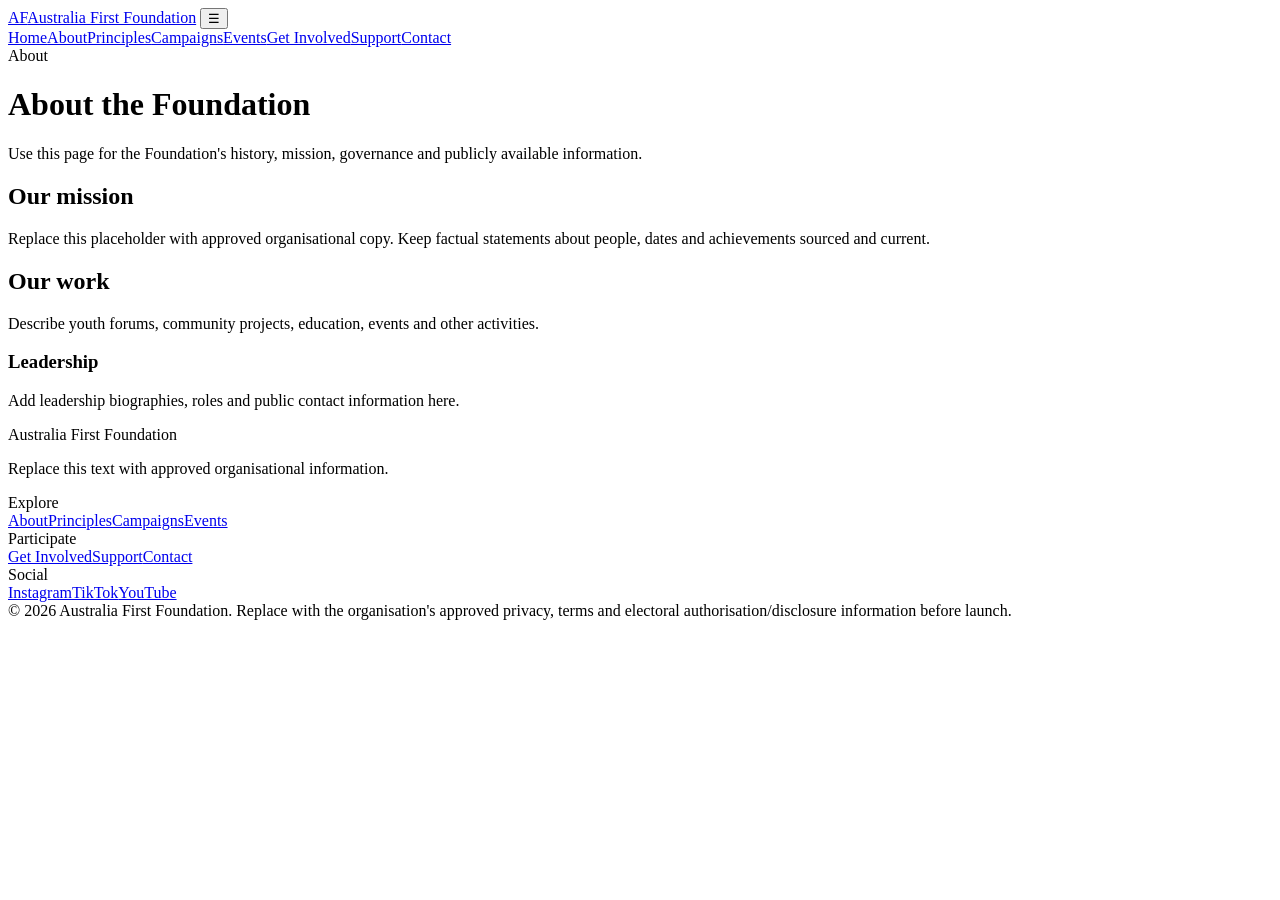
==== about.html @ b3867f33 "Add files via upload" ====
<!doctype html>
<html lang="en-AU"><head><meta charset="utf-8"><meta name="viewport" content="width=device-width,initial-scale=1">
<title>About | Australia First Foundation</title><meta name="description" content="Australia First Foundation — youth-focused civic organisation website.">
<link rel="stylesheet" href="css/style.css"></head><body>
<header class="site-header"><div class="container nav"><a class="brand" href="index.html"><span class="brand-mark">AF</span><span>Australia First Foundation</span></a>
<button class="menu" aria-label="Open navigation">☰</button><nav class="nav-links"><a class="" href="index.html">Home</a><a class="active" href="about.html">About</a><a class="" href="principles.html">Principles</a><a class="" href="campaigns.html">Campaigns</a><a class="" href="events.html">Events</a><a class="" href="join.html">Get Involved</a><a class="" href="support.html">Support</a><a class="" href="contact.html">Contact</a></nav></div></header>
<main><div class="page-hero"><div class="container"><span class="eyebrow">About</span><h1>About the Foundation</h1><p>Use this page for the Foundation's history, mission, governance and publicly available information.</p></div></div>
<section><div class="container split"><div><h2>Our mission</h2><p>Replace this placeholder with approved organisational copy. Keep factual statements about people, dates and achievements sourced and current.</p><h2>Our work</h2><p>Describe youth forums, community projects, education, events and other activities.</p></div><div class="card"><h3>Leadership</h3><p class="muted">Add leadership biographies, roles and public contact information here.</p></div></div></section></main>
<footer><div class="container"><div class="footer-grid"><div><div class="footer-title">Australia First Foundation</div><p>Replace this text with approved organisational information.</p></div>
<div><div class="footer-title">Explore</div><div class="footer-links"><a href="about.html">About</a><a href="principles.html">Principles</a><a href="campaigns.html">Campaigns</a><a href="events.html">Events</a></div></div>
<div><div class="footer-title">Participate</div><div class="footer-links"><a href="join.html">Get Involved</a><a href="support.html">Support</a><a href="contact.html">Contact</a></div></div>
<div><div class="footer-title">Social</div><div class="footer-links"><a href="#">Instagram</a><a href="#">TikTok</a><a href="#">YouTube</a></div></div></div>
<div class="legal">© 2026 Australia First Foundation. Replace with the organisation's approved privacy, terms and electoral authorisation/disclosure information before launch.</div></div></footer>
<script src="js/main.js"></script></body></html>
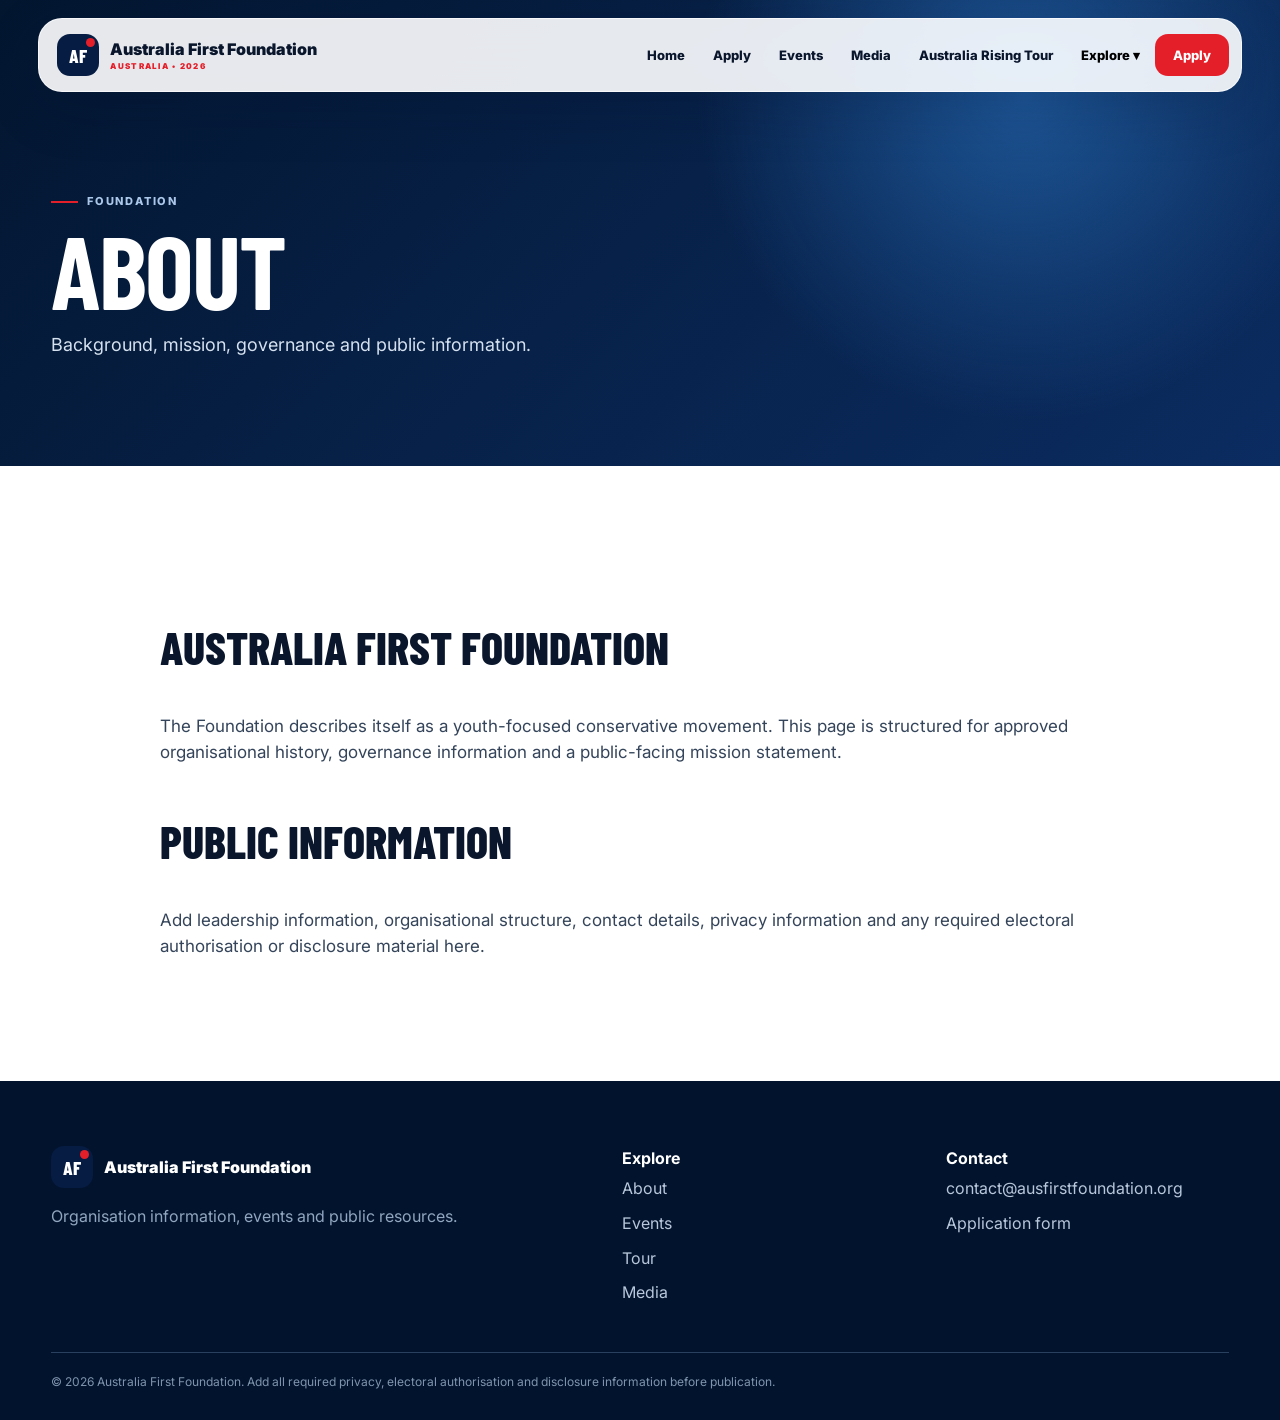
==== commit 3811084a: "Add files via upload" ====
--- a/about.html
+++ b/about.html
@@ -1,14 +1 @@
-<!doctype html>
-<html lang="en-AU"><head><meta charset="utf-8"><meta name="viewport" content="width=device-width,initial-scale=1">
-<title>About | Australia First Foundation</title><meta name="description" content="Australia First Foundation — youth-focused civic organisation website.">
-<link rel="stylesheet" href="css/style.css"></head><body>
-<header class="site-header"><div class="container nav"><a class="brand" href="index.html"><span class="brand-mark">AF</span><span>Australia First Foundation</span></a>
-<button class="menu" aria-label="Open navigation">☰</button><nav class="nav-links"><a class="" href="index.html">Home</a><a class="active" href="about.html">About</a><a class="" href="principles.html">Principles</a><a class="" href="campaigns.html">Campaigns</a><a class="" href="events.html">Events</a><a class="" href="join.html">Get Involved</a><a class="" href="support.html">Support</a><a class="" href="contact.html">Contact</a></nav></div></header>
-<main><div class="page-hero"><div class="container"><span class="eyebrow">About</span><h1>About the Foundation</h1><p>Use this page for the Foundation's history, mission, governance and publicly available information.</p></div></div>
-<section><div class="container split"><div><h2>Our mission</h2><p>Replace this placeholder with approved organisational copy. Keep factual statements about people, dates and achievements sourced and current.</p><h2>Our work</h2><p>Describe youth forums, community projects, education, events and other activities.</p></div><div class="card"><h3>Leadership</h3><p class="muted">Add leadership biographies, roles and public contact information here.</p></div></div></section></main>
-<footer><div class="container"><div class="footer-grid"><div><div class="footer-title">Australia First Foundation</div><p>Replace this text with approved organisational information.</p></div>
-<div><div class="footer-title">Explore</div><div class="footer-links"><a href="about.html">About</a><a href="principles.html">Principles</a><a href="campaigns.html">Campaigns</a><a href="events.html">Events</a></div></div>
-<div><div class="footer-title">Participate</div><div class="footer-links"><a href="join.html">Get Involved</a><a href="support.html">Support</a><a href="contact.html">Contact</a></div></div>
-<div><div class="footer-title">Social</div><div class="footer-links"><a href="#">Instagram</a><a href="#">TikTok</a><a href="#">YouTube</a></div></div></div>
-<div class="legal">© 2026 Australia First Foundation. Replace with the organisation's approved privacy, terms and electoral authorisation/disclosure information before launch.</div></div></footer>
-<script src="js/main.js"></script></body></html>+<!doctype html><html lang="en-AU"><head><meta charset="utf-8"><meta name="viewport" content="width=device-width,initial-scale=1"><meta name="theme-color" content="#061c42"><title>About | Australia First Foundation</title><link rel="stylesheet" href="style.css"></head><body><header class="site-header"><div class="nav-shell"><a class="brand" href="index.html"><span class="brand-logo">AF</span><span class="brand-text">Australia First Foundation<small>AUSTRALIA • 2026</small></span></a><nav class="nav-links"><a class="" href="index.html">Home</a><a class="" href="apply.html">Apply</a><a class="" href="events.html">Events</a><a class="" href="media.html">Media</a><a class="" href="tour.html">Australia Rising Tour</a><div class="mega-wrap"><button class="mega-btn">Explore ▾</button><div class="mega"><div><h4>Foundation</h4><a href="about.html">About the Foundation</a><a href="campaign.html">Campaign information</a><a href="apply.html">Applications</a></div><div><h4>What's on</h4><a href="events.html">Upcoming events</a><a href="tour.html">Australia Rising Tour</a><a href="media.html">Media & resources</a></div><a class="mega-feature" href="tour.html"><small>Featured</small><h3>Australia Rising Tour</h3><span>Tour information →</span></a></div></div><a class="primary" href="apply.html">Apply</a></nav><button class="mobile-btn" aria-label="Open menu">☰</button></div></header><main><section class="page-hero"><div class="wrap"><span class="eyebrow">Foundation</span><h1 class="display">About</h1><p>Background, mission, governance and public information.</p></div></section><section class="section"><div class="wrap prose reveal"><h2>Australia First Foundation</h2><p>The Foundation describes itself as a youth-focused conservative movement. This page is structured for approved organisational history, governance information and a public-facing mission statement.</p><h2>Public information</h2><p>Add leadership information, organisational structure, contact details, privacy information and any required electoral authorisation or disclosure material here.</p></div></section></main><footer class="footer"><div class="wrap"><div class="footer-grid"><div><div class="brand"><span class="brand-logo">AF</span><span>Australia First Foundation</span></div><p>Organisation information, events and public resources.</p></div><div><b>Explore</b><a href="about.html">About</a><a href="events.html">Events</a><a href="tour.html">Tour</a><a href="media.html">Media</a></div><div><b>Contact</b><a href="mailto:contact@ausfirstfoundation.org">contact@ausfirstfoundation.org</a><a href="apply.html">Application form</a></div></div><div class="legal">© 2026 Australia First Foundation. Add all required privacy, electoral authorisation and disclosure information before publication.</div></div></footer><script src="script.js"></script></body></html>
--- a/style.css
+++ b/style.css
@@ -0,0 +1,21 @@
+
+@import url('https://fonts.googleapis.com/css2?family=Barlow+Condensed:wght@600;700;800&family=Inter:wght@400;500;600;700;800&display=swap');
+:root{--navy:#061c42;--navy2:#0b2c61;--blue:#1c56a0;--red:#e51f2a;--ink:#09162c;--muted:#65738a;--soft:#f4f7fb;--line:#dfe6ef;--white:#fff;--shadow:0 25px 80px rgba(3,24,57,.18)}
+*{box-sizing:border-box}html{scroll-behavior:smooth}body{margin:0;font-family:Inter,Arial,sans-serif;color:var(--ink);background:#fff;line-height:1.55}a{text-decoration:none;color:inherit}img{display:block;max-width:100%}.wrap{width:min(1220px,92%);margin:auto}.display{font-family:"Barlow Condensed",Impact,sans-serif;text-transform:uppercase;letter-spacing:-.015em}
+.site-header{position:fixed;z-index:100;top:18px;left:0;right:0;padding:0 3vw}.nav-shell{max-width:1280px;margin:auto;min-height:74px;display:flex;align-items:center;gap:18px;padding:10px 12px 10px 18px;border:1px solid rgba(255,255,255,.68);background:rgba(255,255,255,.9);backdrop-filter:blur(20px) saturate(150%);border-radius:24px;box-shadow:0 16px 55px rgba(0,20,48,.17);transition:.25s}.site-header.scrolled .nav-shell{min-height:66px;box-shadow:0 12px 38px rgba(0,20,48,.22)}
+.brand{display:flex;align-items:center;gap:11px;font-weight:900;white-space:nowrap}.brand-logo{width:42px;height:42px;border-radius:13px;background:var(--navy);display:grid;place-items:center;color:#fff;font:800 19px "Barlow Condensed";position:relative}.brand-logo:after{content:"";position:absolute;width:9px;height:9px;background:var(--red);border-radius:50%;top:4px;right:4px}.brand-text small{display:block;color:var(--red);font-size:8px;letter-spacing:.16em;margin-top:-2px}
+.nav-links{margin-left:auto;display:flex;align-items:center;gap:2px}.nav-links>a,.mega-btn{font:800 13px Inter;border:0;background:none;padding:13px 13px;border-radius:13px;cursor:pointer}.nav-links>a:hover,.nav-links>a.active,.mega-btn:hover{background:#edf2f8;color:var(--blue)}.nav-links .primary{background:var(--red);color:#fff;padding-inline:18px}.nav-links .primary:hover{background:#c91822;color:#fff}.mobile-btn{display:none;margin-left:auto;border:0;border-radius:13px;background:var(--navy);color:#fff;font-size:21px;padding:9px 13px}
+.mega-wrap{position:relative}.mega{display:none;position:absolute;right:-90px;top:61px;width:min(920px,88vw);padding:27px;background:rgba(255,255,255,.985);border:1px solid var(--line);border-radius:28px;box-shadow:var(--shadow);grid-template-columns:1fr 1fr 1.15fr;gap:28px}.mega-wrap.open .mega{display:grid}.mega h4{margin:0 0 12px;color:#8a96a8;font-size:11px;text-transform:uppercase;letter-spacing:.16em}.mega a{display:block;padding:8px 0;font-weight:750}.mega-feature{min-height:190px;border-radius:20px;padding:20px;background:linear-gradient(145deg,var(--navy2),var(--navy));color:#fff;display:flex;flex-direction:column;justify-content:end}.mega-feature small{color:#bcd0e8;text-transform:uppercase;letter-spacing:.1em}.mega-feature h3{margin:7px 0 3px;font-size:22px}
+.hero{min-height:820px;padding:160px 0 95px;display:flex;align-items:center;color:#fff;background:radial-gradient(circle at 82% 20%,rgba(35,93,165,.55),transparent 32%),linear-gradient(120deg,#031630 0%,#061c42 56%,#0c3268 100%);overflow:hidden;position:relative}.hero:after{content:"";position:absolute;width:680px;height:680px;border:1px solid rgba(255,255,255,.08);border-radius:50%;right:-160px;top:110px;box-shadow:0 0 0 95px rgba(255,255,255,.025),0 0 0 190px rgba(255,255,255,.018)}.hero-grid{position:relative;z-index:2;display:grid;grid-template-columns:1.05fr .95fr;gap:65px;align-items:center}.eyebrow{display:inline-flex;align-items:center;gap:9px;text-transform:uppercase;letter-spacing:.16em;font-size:11px;font-weight:800;color:#aac7e9}.eyebrow:before{content:"";width:27px;height:2px;background:var(--red)}h1{font-size:clamp(64px,8vw,112px);line-height:.86;margin:20px 0 26px}.hero-copy>p{max-width:650px;font-size:18px;color:#d2dfed}.buttons{display:flex;gap:12px;flex-wrap:wrap;margin-top:31px}.button{display:inline-flex;align-items:center;justify-content:center;gap:9px;padding:14px 21px;border-radius:14px;font-weight:800;border:1px solid transparent;transition:.2s}.button:hover{transform:translateY(-2px)}.button.red{background:var(--red);color:#fff}.button.white{background:#fff;color:var(--navy)}.button.ghost{border-color:#afc2d8;color:#fff}
+.visual-stack{position:relative;min-height:480px}.visual-main{position:absolute;inset:15px 0 40px 50px;border-radius:32px;overflow:hidden;box-shadow:0 35px 80px rgba(0,0,0,.32);transform:rotate(1.4deg)}.visual-main img{width:100%;height:100%;object-fit:cover}.floating-note{position:absolute;left:0;bottom:0;width:270px;padding:18px;background:rgba(255,255,255,.95);color:var(--ink);border-radius:20px;box-shadow:var(--shadow);z-index:3}.floating-note small{color:var(--muted);font-weight:700}.floating-note strong{display:block;margin-top:4px}
+.marquee{overflow:hidden;border-bottom:1px solid var(--line);background:#fff}.marquee-track{display:flex;width:max-content;animation:scroll 28s linear infinite}.marquee span{padding:17px 30px;font:800 15px "Barlow Condensed";text-transform:uppercase;color:#7b8799}.marquee b{color:var(--red);margin-left:28px}@keyframes scroll{to{transform:translateX(-50%)}}
+.section{padding:105px 0}.soft{background:var(--soft)}.dark{background:var(--navy);color:#fff}.section-head{display:flex;justify-content:space-between;gap:50px;align-items:end;margin-bottom:44px}.section-head h2{font-size:clamp(46px,6vw,76px);line-height:.92;margin:9px 0}.section-head p{max-width:520px;color:var(--muted)}.dark .section-head p{color:#b7c8dc}
+.cards{display:grid;grid-template-columns:repeat(3,1fr);gap:18px}.card{position:relative;overflow:hidden;background:#fff;border:1px solid var(--line);border-radius:26px;padding:27px;min-height:255px;transition:.25s}.card:hover{transform:translateY(-6px);box-shadow:var(--shadow)}.card-num{font:800 58px "Barlow Condensed";color:#c0ccda}.card h3{margin:24px 0 8px;font-size:21px}.card p{color:var(--muted);font-size:14px}.card-arrow{position:absolute;right:22px;top:22px;width:38px;height:38px;border-radius:50%;background:#f0f4f8;display:grid;place-items:center}
+.editorial{display:grid;grid-template-columns:1.1fr .9fr;gap:20px}.story{position:relative;min-height:520px;border-radius:30px;overflow:hidden;background:var(--navy);color:#fff}.story.small{min-height:250px}.story img{position:absolute;width:100%;height:100%;object-fit:cover;opacity:.58;transition:.4s}.story:hover img{transform:scale(1.025)}.story:after{content:"";position:absolute;inset:0;background:linear-gradient(transparent 20%,rgba(2,18,44,.96))}.story-copy{position:absolute;z-index:2;left:30px;right:30px;bottom:28px}.story-copy h3{font-size:46px;line-height:.92;margin:8px 0 11px}.story-copy p{color:#d5e2ef;margin:0}.story-side{display:grid;gap:20px}
+.events{display:grid;gap:14px}.event{display:grid;grid-template-columns:110px 1fr auto;align-items:center;gap:24px;background:#fff;color:var(--ink);border-radius:23px;padding:19px 21px;transition:.2s}.event:hover{transform:translateX(4px)}.date{background:#edf3f9;border-radius:16px;padding:13px;text-align:center;font-weight:900}.event h3,.event p{margin:0}.event p{color:var(--muted);font-size:14px}
+.page-hero{padding:185px 0 90px;background:radial-gradient(circle at 80% 20%,#1d5595 0,transparent 30%),linear-gradient(135deg,#031630,var(--navy2));color:#fff}.page-hero h1{font-size:clamp(62px,8vw,104px);margin:14px 0}.page-hero p{max-width:740px;color:#d5e1ef;font-size:18px}.prose{max-width:960px}.prose h2{font:800 46px "Barlow Condensed";text-transform:uppercase;margin-top:48px}.prose p,.prose li{font-size:17px;color:#34445a}.dark .prose p,.dark .prose li{color:#d8e3ef}
+.location-grid{display:grid;grid-template-columns:repeat(3,1fr);gap:15px}.location{padding:21px;border-radius:20px;background:#fff;color:var(--ink);font-weight:800;border:1px solid var(--line)}.media-grid{display:grid;grid-template-columns:repeat(2,1fr);gap:20px}.media-card{background:#fff;border:1px solid var(--line);border-radius:26px;overflow:hidden}.media-card img{width:100%;aspect-ratio:16/9;object-fit:cover}.media-card div{padding:20px}
+.form-card{padding:34px;background:#fff;border:1px solid var(--line);border-radius:28px;box-shadow:var(--shadow);display:grid;grid-template-columns:1fr auto;gap:25px;align-items:center}.form-card h2{font-size:48px;margin:0}.form-card p{color:var(--muted);max-width:650px}
+.footer{background:#02132e;color:#fff;padding:65px 0 28px}.footer-grid{display:grid;grid-template-columns:1.5fr .8fr .8fr;gap:40px}.footer p{color:#91a6bf}.footer a{display:block;color:#b8c7d9;padding:5px 0}.legal{border-top:1px solid #29415f;margin-top:42px;padding-top:20px;color:#7f94ad;font-size:12px}
+.reveal{opacity:0;transform:translateY(22px);transition:.65s ease}.reveal.visible{opacity:1;transform:none}
+@media(max-width:900px){.nav-links{display:none;position:absolute;top:84px;left:4vw;right:4vw;background:#fff;border-radius:22px;padding:14px;box-shadow:var(--shadow);flex-direction:column;align-items:stretch}.nav-links.show{display:flex}.mega-wrap{display:none}.mobile-btn{display:block}.hero-grid,.editorial,.cards,.location-grid,.media-grid,.footer-grid,.form-card{grid-template-columns:1fr}.hero{min-height:auto}.visual-stack{min-height:370px}.visual-main{left:20px}.section-head{display:block}.event{grid-template-columns:82px 1fr}.event .button{grid-column:1/-1}.story{min-height:390px}}
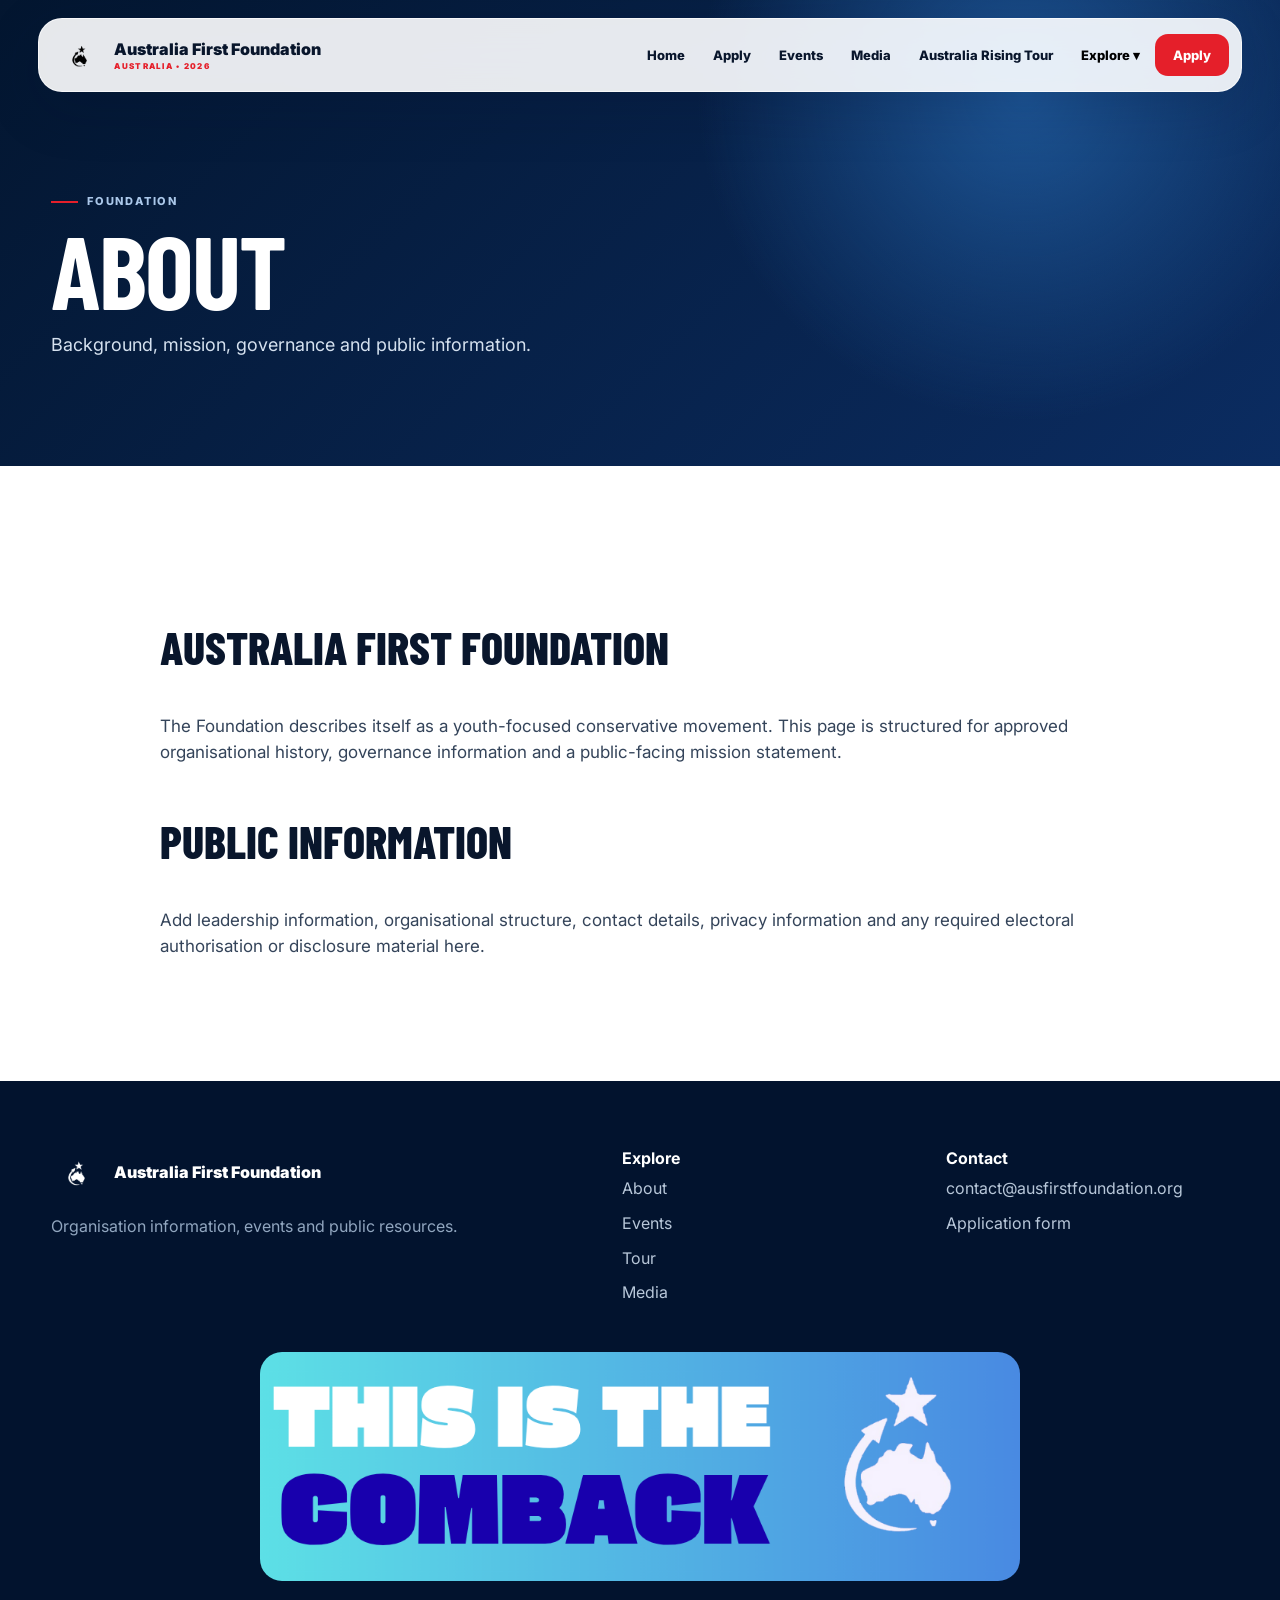
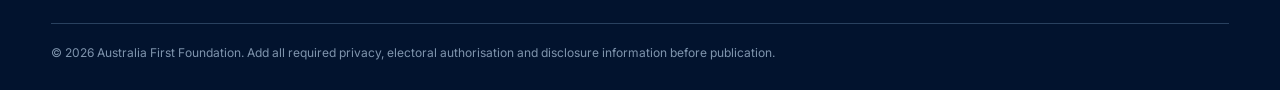
==== commit 3d9f9818: "Add files via upload" ====
--- a/about.html
+++ b/about.html
@@ -1 +1 @@
-<!doctype html><html lang="en-AU"><head><meta charset="utf-8"><meta name="viewport" content="width=device-width,initial-scale=1"><meta name="theme-color" content="#061c42"><title>About | Australia First Foundation</title><link rel="stylesheet" href="style.css"></head><body><header class="site-header"><div class="nav-shell"><a class="brand" href="index.html"><span class="brand-logo">AF</span><span class="brand-text">Australia First Foundation<small>AUSTRALIA • 2026</small></span></a><nav class="nav-links"><a class="" href="index.html">Home</a><a class="" href="apply.html">Apply</a><a class="" href="events.html">Events</a><a class="" href="media.html">Media</a><a class="" href="tour.html">Australia Rising Tour</a><div class="mega-wrap"><button class="mega-btn">Explore ▾</button><div class="mega"><div><h4>Foundation</h4><a href="about.html">About the Foundation</a><a href="campaign.html">Campaign information</a><a href="apply.html">Applications</a></div><div><h4>What's on</h4><a href="events.html">Upcoming events</a><a href="tour.html">Australia Rising Tour</a><a href="media.html">Media & resources</a></div><a class="mega-feature" href="tour.html"><small>Featured</small><h3>Australia Rising Tour</h3><span>Tour information →</span></a></div></div><a class="primary" href="apply.html">Apply</a></nav><button class="mobile-btn" aria-label="Open menu">☰</button></div></header><main><section class="page-hero"><div class="wrap"><span class="eyebrow">Foundation</span><h1 class="display">About</h1><p>Background, mission, governance and public information.</p></div></section><section class="section"><div class="wrap prose reveal"><h2>Australia First Foundation</h2><p>The Foundation describes itself as a youth-focused conservative movement. This page is structured for approved organisational history, governance information and a public-facing mission statement.</p><h2>Public information</h2><p>Add leadership information, organisational structure, contact details, privacy information and any required electoral authorisation or disclosure material here.</p></div></section></main><footer class="footer"><div class="wrap"><div class="footer-grid"><div><div class="brand"><span class="brand-logo">AF</span><span>Australia First Foundation</span></div><p>Organisation information, events and public resources.</p></div><div><b>Explore</b><a href="about.html">About</a><a href="events.html">Events</a><a href="tour.html">Tour</a><a href="media.html">Media</a></div><div><b>Contact</b><a href="mailto:contact@ausfirstfoundation.org">contact@ausfirstfoundation.org</a><a href="apply.html">Application form</a></div></div><div class="legal">© 2026 Australia First Foundation. Add all required privacy, electoral authorisation and disclosure information before publication.</div></div></footer><script src="script.js"></script></body></html>+<!doctype html><html lang="en-AU"><head><meta charset="utf-8"><meta name="viewport" content="width=device-width,initial-scale=1"><meta name="theme-color" content="#061c42"><title>About | Australia First Foundation</title><link rel="stylesheet" href="style.css"></head><body><header class="site-header"><div class="nav-shell"><a class="brand" href="index.html"><img class="brand-image" src="assets/logo-black.png" alt="Australia First Foundation logo"><span class="brand-text">Australia First Foundation<small>AUSTRALIA • 2026</small></span></a><nav class="nav-links"><a class="" href="index.html">Home</a><a class="" href="apply.html">Apply</a><a class="" href="events.html">Events</a><a class="" href="media.html">Media</a><a class="" href="tour.html">Australia Rising Tour</a><div class="mega-wrap"><button class="mega-btn">Explore ▾</button><div class="mega"><div><h4>Foundation</h4><a href="about.html">About the Foundation</a><a href="campaign.html">Campaign information</a><a href="apply.html">Applications</a></div><div><h4>What's on</h4><a href="events.html">Upcoming events</a><a href="tour.html">Australia Rising Tour</a><a href="media.html">Media & resources</a></div><a class="mega-feature" href="tour.html"><small>Featured</small><h3>Australia Rising Tour</h3><span>Tour information →</span></a></div></div><a class="primary" href="apply.html">Apply</a></nav><button class="mobile-btn" aria-label="Open menu">☰</button></div></header><main><section class="page-hero"><div class="wrap"><span class="eyebrow">Foundation</span><h1 class="display">About</h1><p>Background, mission, governance and public information.</p></div></section><section class="section"><div class="wrap prose reveal"><h2>Australia First Foundation</h2><p>The Foundation describes itself as a youth-focused conservative movement. This page is structured for approved organisational history, governance information and a public-facing mission statement.</p><h2>Public information</h2><p>Add leadership information, organisational structure, contact details, privacy information and any required electoral authorisation or disclosure material here.</p></div></section></main><footer class="footer"><div class="wrap"><div class="footer-grid"><div><div class="brand"><img class="footer-brand-image" src="assets/logo-black.png" alt="Australia First Foundation logo"><span>Australia First Foundation</span></div><p>Organisation information, events and public resources.</p></div><div><b>Explore</b><a href="about.html">About</a><a href="events.html">Events</a><a href="tour.html">Tour</a><a href="media.html">Media</a></div><div><b>Contact</b><a href="mailto:contact@ausfirstfoundation.org">contact@ausfirstfoundation.org</a><a href="apply.html">Application form</a></div></div><img class="footer-comeback" src="assets/footer-comeback.png" alt="This is the comeback"><div class="legal">© 2026 Australia First Foundation. Add all required privacy, electoral authorisation and disclosure information before publication.</div></div></footer><script src="script.js"></script></body></html>
--- a/style.css
+++ b/style.css
@@ -19,3 +19,9 @@
 .footer{background:#02132e;color:#fff;padding:65px 0 28px}.footer-grid{display:grid;grid-template-columns:1.5fr .8fr .8fr;gap:40px}.footer p{color:#91a6bf}.footer a{display:block;color:#b8c7d9;padding:5px 0}.legal{border-top:1px solid #29415f;margin-top:42px;padding-top:20px;color:#7f94ad;font-size:12px}
 .reveal{opacity:0;transform:translateY(22px);transition:.65s ease}.reveal.visible{opacity:1;transform:none}
 @media(max-width:900px){.nav-links{display:none;position:absolute;top:84px;left:4vw;right:4vw;background:#fff;border-radius:22px;padding:14px;box-shadow:var(--shadow);flex-direction:column;align-items:stretch}.nav-links.show{display:flex}.mega-wrap{display:none}.mobile-btn{display:block}.hero-grid,.editorial,.cards,.location-grid,.media-grid,.footer-grid,.form-card{grid-template-columns:1fr}.hero{min-height:auto}.visual-stack{min-height:370px}.visual-main{left:20px}.section-head{display:block}.event{grid-template-columns:82px 1fr}.event .button{grid-column:1/-1}.story{min-height:390px}}
+
+.brand-image{width:46px;height:46px;object-fit:contain;flex:0 0 auto}
+.footer-brand-image{width:52px;height:52px;object-fit:contain;filter:invert(1);flex:0 0 auto}
+.footer-comeback{width:min(760px,100%);height:auto;object-fit:contain;margin:42px auto 10px;border-radius:22px}
+.media-card img{background:#eaf0f7}
+@media(max-width:560px){.brand-text{font-size:13px}.brand-image{width:39px;height:39px}}
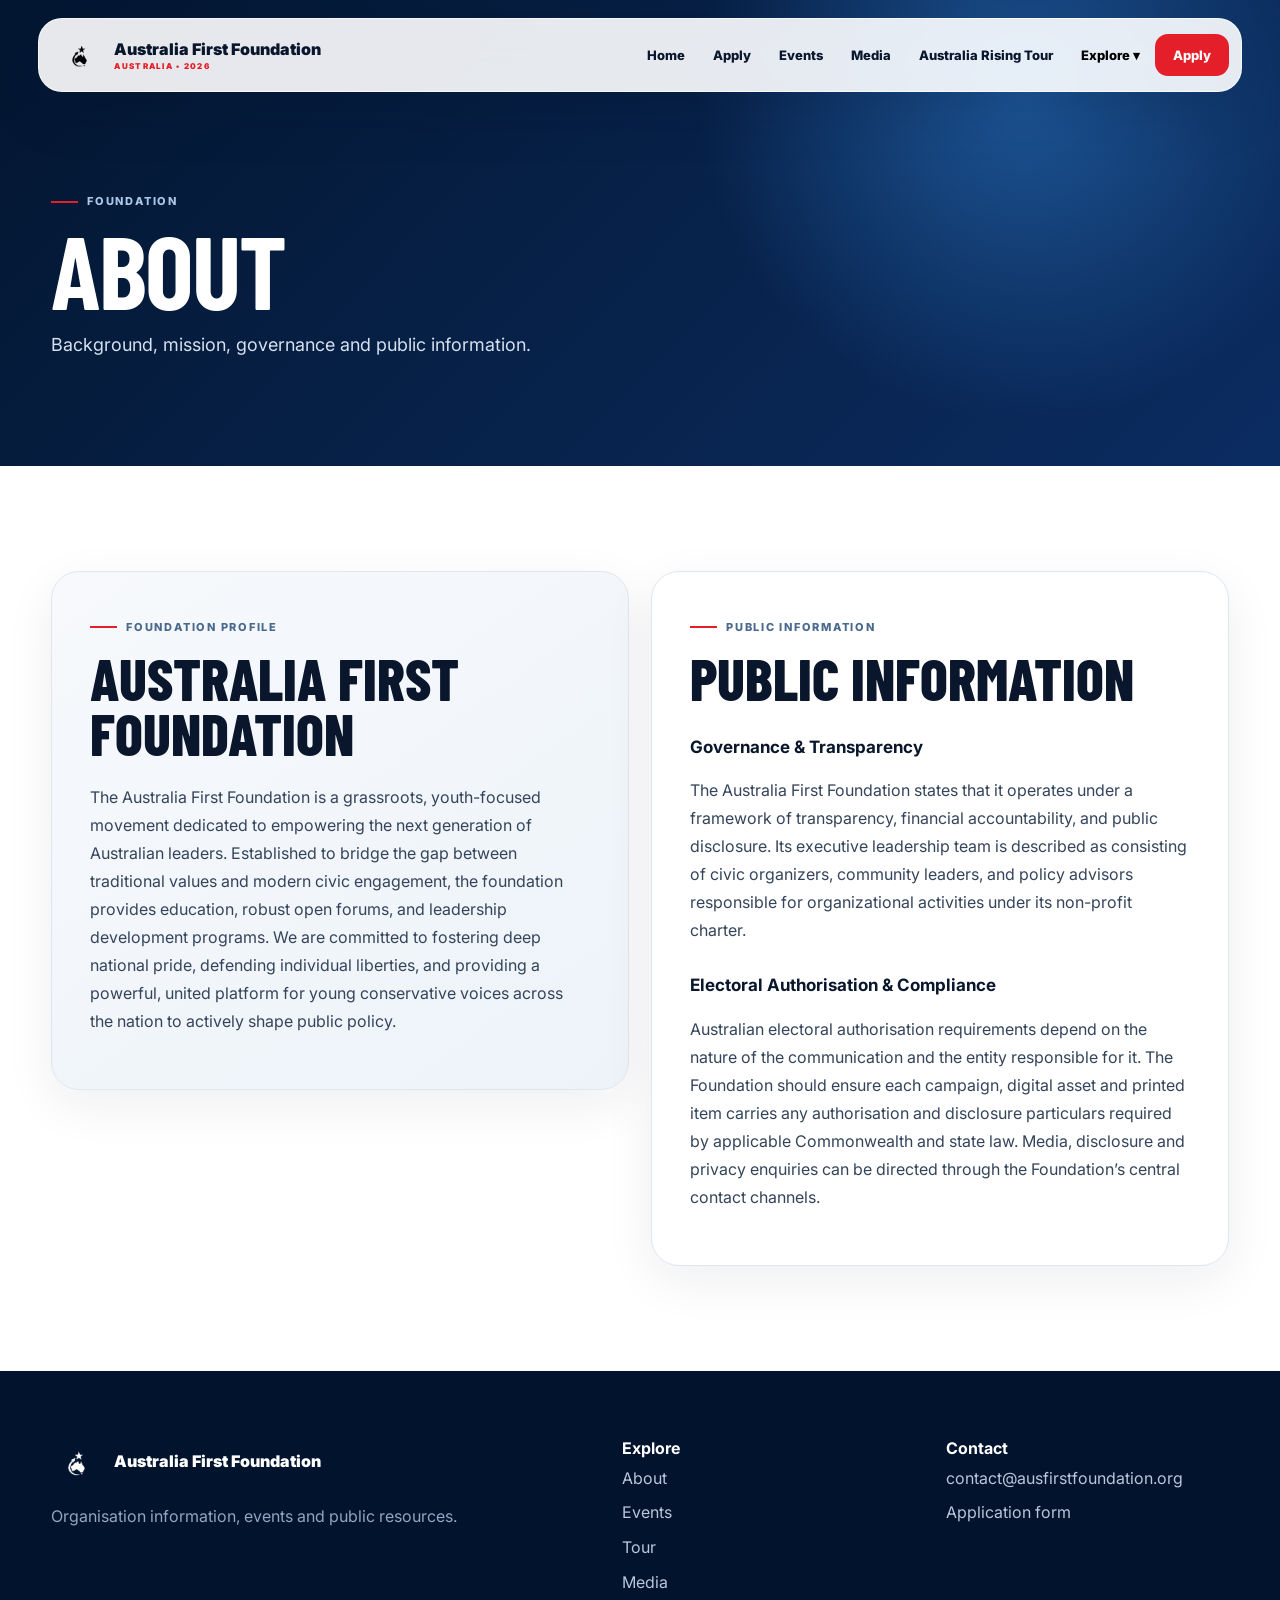
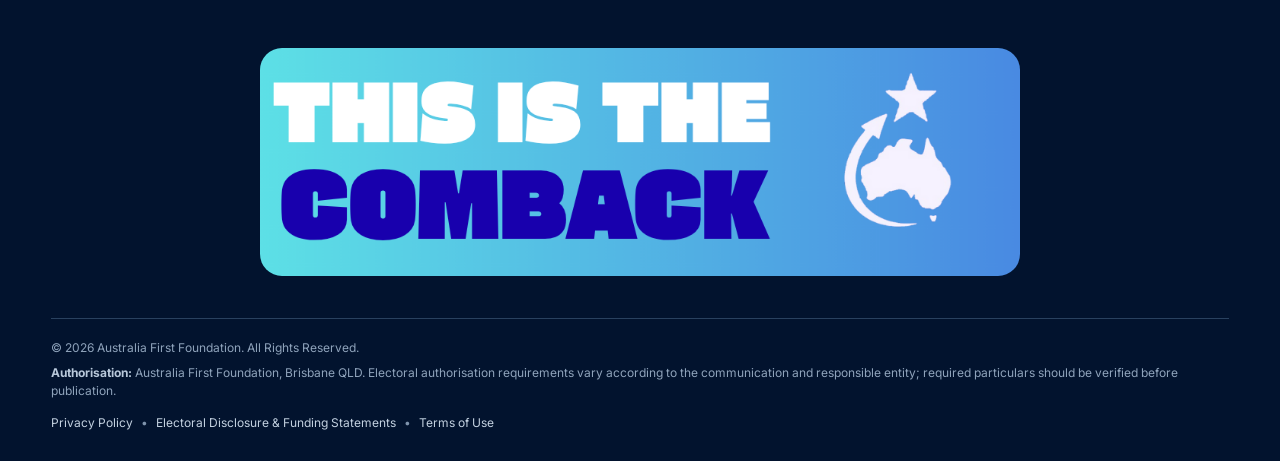
==== commit 9a05e696: "23/09.26 Release - Public" ====
--- a/about.html
+++ b/about.html
@@ -1 +1,4 @@
-<!doctype html><html lang="en-AU"><head><meta charset="utf-8"><meta name="viewport" content="width=device-width,initial-scale=1"><meta name="theme-color" content="#061c42"><title>About | Australia First Foundation</title><link rel="stylesheet" href="style.css"></head><body><header class="site-header"><div class="nav-shell"><a class="brand" href="index.html"><img class="brand-image" src="assets/logo-black.png" alt="Australia First Foundation logo"><span class="brand-text">Australia First Foundation<small>AUSTRALIA • 2026</small></span></a><nav class="nav-links"><a class="" href="index.html">Home</a><a class="" href="apply.html">Apply</a><a class="" href="events.html">Events</a><a class="" href="media.html">Media</a><a class="" href="tour.html">Australia Rising Tour</a><div class="mega-wrap"><button class="mega-btn">Explore ▾</button><div class="mega"><div><h4>Foundation</h4><a href="about.html">About the Foundation</a><a href="campaign.html">Campaign information</a><a href="apply.html">Applications</a></div><div><h4>What's on</h4><a href="events.html">Upcoming events</a><a href="tour.html">Australia Rising Tour</a><a href="media.html">Media & resources</a></div><a class="mega-feature" href="tour.html"><small>Featured</small><h3>Australia Rising Tour</h3><span>Tour information →</span></a></div></div><a class="primary" href="apply.html">Apply</a></nav><button class="mobile-btn" aria-label="Open menu">☰</button></div></header><main><section class="page-hero"><div class="wrap"><span class="eyebrow">Foundation</span><h1 class="display">About</h1><p>Background, mission, governance and public information.</p></div></section><section class="section"><div class="wrap prose reveal"><h2>Australia First Foundation</h2><p>The Foundation describes itself as a youth-focused conservative movement. This page is structured for approved organisational history, governance information and a public-facing mission statement.</p><h2>Public information</h2><p>Add leadership information, organisational structure, contact details, privacy information and any required electoral authorisation or disclosure material here.</p></div></section></main><footer class="footer"><div class="wrap"><div class="footer-grid"><div><div class="brand"><img class="footer-brand-image" src="assets/logo-black.png" alt="Australia First Foundation logo"><span>Australia First Foundation</span></div><p>Organisation information, events and public resources.</p></div><div><b>Explore</b><a href="about.html">About</a><a href="events.html">Events</a><a href="tour.html">Tour</a><a href="media.html">Media</a></div><div><b>Contact</b><a href="mailto:contact@ausfirstfoundation.org">contact@ausfirstfoundation.org</a><a href="apply.html">Application form</a></div></div><img class="footer-comeback" src="assets/footer-comeback.png" alt="This is the comeback"><div class="legal">© 2026 Australia First Foundation. Add all required privacy, electoral authorisation and disclosure information before publication.</div></div></footer><script src="script.js"></script></body></html>+<!doctype html><html lang="en-AU"><head><meta charset="utf-8"><meta name="viewport" content="width=device-width,initial-scale=1"><meta name="theme-color" content="#061c42"><title>About | Australia First Foundation</title><link rel="stylesheet" href="style.css"></head><body><header class="site-header"><div class="nav-shell"><a class="brand" href="index.html"><img class="brand-image" src="assets/logo-black.png" alt="Australia First Foundation logo"><span class="brand-text">Australia First Foundation<small>AUSTRALIA • 2026</small></span></a><nav class="nav-links"><a class="" href="index.html">Home</a><a class="" href="apply.html">Apply</a><a class="" href="events.html">Events</a><a class="" href="media.html">Media</a><a class="" href="tour.html">Australia Rising Tour</a><div class="mega-wrap"><button class="mega-btn">Explore ▾</button><div class="mega"><div><h4>Foundation</h4><a href="about.html">About the Foundation</a><a href="campaign.html">Campaign information</a><a href="apply.html">Applications</a></div><div><h4>What's on</h4><a href="events.html">Upcoming events</a><a href="tour.html">Australia Rising Tour</a><a href="media.html">Media & resources</a></div><a class="mega-feature" href="tour.html"><small>Featured</small><h3>Australia Rising Tour</h3><span>Tour information →</span></a></div></div><a class="primary" href="apply.html">Apply</a></nav><button class="mobile-btn" aria-label="Open menu">☰</button></div></header><main><section class="page-hero"><div class="wrap"><span class="eyebrow">Foundation</span><h1 class="display">About</h1><p>Background, mission, governance and public information.</p></div></section><section class="section"><div class="wrap reveal info-layout">
+<article class="info-panel info-panel-feature"><span class="eyebrow dark-eye">Foundation profile</span><h2>Australia First Foundation</h2><p>The Australia First Foundation is a grassroots, youth-focused movement dedicated to empowering the next generation of Australian leaders. Established to bridge the gap between traditional values and modern civic engagement, the foundation provides education, robust open forums, and leadership development programs. We are committed to fostering deep national pride, defending individual liberties, and providing a powerful, united platform for young conservative voices across the nation to actively shape public policy.</p></article>
+<article class="info-panel"><span class="eyebrow dark-eye">Public information</span><h2>Public information</h2><h3>Governance &amp; Transparency</h3><p>The Australia First Foundation states that it operates under a framework of transparency, financial accountability, and public disclosure. Its executive leadership team is described as consisting of civic organizers, community leaders, and policy advisors responsible for organizational activities under its non-profit charter.</p><h3>Electoral Authorisation &amp; Compliance</h3><p>Australian electoral authorisation requirements depend on the nature of the communication and the entity responsible for it. The Foundation should ensure each campaign, digital asset and printed item carries any authorisation and disclosure particulars required by applicable Commonwealth and state law. Media, disclosure and privacy enquiries can be directed through the Foundation’s central contact channels.</p></article>
+</div></section></main><footer class="footer"><div class="wrap"><div class="footer-grid"><div><div class="brand"><img class="footer-brand-image" src="assets/logo-black.png" alt="Australia First Foundation logo"><span>Australia First Foundation</span></div><p>Organisation information, events and public resources.</p></div><div><b>Explore</b><a href="about.html">About</a><a href="events.html">Events</a><a href="tour.html">Tour</a><a href="media.html">Media</a></div><div><b>Contact</b><a href="mailto:contact@ausfirstfoundation.org">contact@ausfirstfoundation.org</a><a href="apply.html">Application form</a></div></div><img class="footer-comeback" src="assets/footer-comeback.png" alt="This is the comeback"><div class="legal legal-finished"><p>© 2026 Australia First Foundation. All Rights Reserved.</p><p><strong>Authorisation:</strong> Australia First Foundation, Brisbane QLD. Electoral authorisation requirements vary according to the communication and responsible entity; required particulars should be verified before publication.</p><div class="legal-links"><a href="about.html">Privacy Policy</a><span>•</span><a href="about.html">Electoral Disclosure &amp; Funding Statements</a><span>•</span><a href="about.html">Terms of Use</a></div></div></div></footer><script src="script.js"></script></body></html>
--- a/style.css
+++ b/style.css
@@ -25,3 +25,13 @@
 .footer-comeback{width:min(760px,100%);height:auto;object-fit:contain;margin:42px auto 10px;border-radius:22px}
 .media-card img{background:#eaf0f7}
 @media(max-width:560px){.brand-text{font-size:13px}.brand-image{width:39px;height:39px}}
+
+/* Finished content + refined navigation */
+.mega{right:-18px;top:58px;width:min(860px,82vw);padding:22px 24px;border-radius:24px;gap:22px;grid-template-columns:.95fr .95fr 1.05fr;box-shadow:0 24px 70px rgba(3,24,57,.22)}
+.mega:before{content:"";position:absolute;top:-9px;right:105px;width:18px;height:18px;background:#fff;border-left:1px solid var(--line);border-top:1px solid var(--line);transform:rotate(45deg)}
+.mega h4{font-size:10px;margin-bottom:8px}.mega a:not(.mega-feature){padding:10px 11px;border-radius:11px;transition:.18s}.mega a:not(.mega-feature):hover{background:#f2f6fa;color:var(--blue);transform:translateX(2px)}
+.mega-feature{min-height:165px;padding:22px;border-radius:18px;background:linear-gradient(145deg,#12366d,#061c42)}.mega-feature h3{font:800 30px/1 "Barlow Condensed";text-transform:uppercase}.mega-feature span{font-size:13px;color:#d9e6f4}
+.principle-grid{grid-template-columns:repeat(2,1fr)}.principle-card{min-height:330px;padding:32px}.principle-card .card-num{font-size:52px}.principle-card h3{font-size:24px;margin:20px 0 12px}.principle-card p{font-size:15px;line-height:1.72;margin:0}.principle-card:nth-child(4){background:linear-gradient(145deg,#0c2d60,#061c42);color:#fff;border-color:#0c2d60}.principle-card:nth-child(4) .card-num{color:#6685ac}.principle-card:nth-child(4) p{color:#cfdbeb}
+.info-layout,.campaign-layout{display:grid;grid-template-columns:1fr 1fr;gap:22px;align-items:start}.campaign-layout{grid-template-columns:1fr 1fr}.info-panel{border:1px solid var(--line);border-radius:28px;padding:38px;background:#fff;box-shadow:0 15px 50px rgba(3,24,57,.07)}.info-panel-feature{background:linear-gradient(145deg,#f7f9fc,#edf3f9)}.info-panel h2{font:800 clamp(38px,5vw,58px)/.95 "Barlow Condensed";text-transform:uppercase;margin:15px 0 22px}.info-panel h3{margin:28px 0 7px;font-size:17px}.info-panel p{color:#34445a;font-size:16px;line-height:1.75}.dark-eye{color:#49698e}.source-note{margin-top:24px;padding:17px 19px;border-left:4px solid var(--red);background:#f5f7fa;border-radius:0 14px 14px 0;color:#44546a;font-size:13px}.updates-panel{grid-column:1/-1}.timeline{display:grid;grid-template-columns:repeat(3,1fr);gap:14px}.timeline>div{padding:22px;border-radius:18px;background:#f5f8fb;border:1px solid var(--line)}.timeline b{color:var(--red);font-size:13px;text-transform:uppercase;letter-spacing:.08em}.timeline p{font-size:14px;margin-bottom:0}
+.legal-finished{display:grid;gap:6px}.legal-finished p{margin:0;color:#8fa3bb;font-size:12px}.legal-finished strong{color:#b8c8da}.legal-links{display:flex;flex-wrap:wrap;gap:8px;margin-top:7px}.legal-links a{display:inline;padding:0;color:#c3d1e0}.footer-comeback{margin-top:48px;max-height:260px;object-fit:contain}
+@media(max-width:900px){.principle-grid,.info-layout,.campaign-layout,.timeline{grid-template-columns:1fr}.updates-panel{grid-column:auto}}
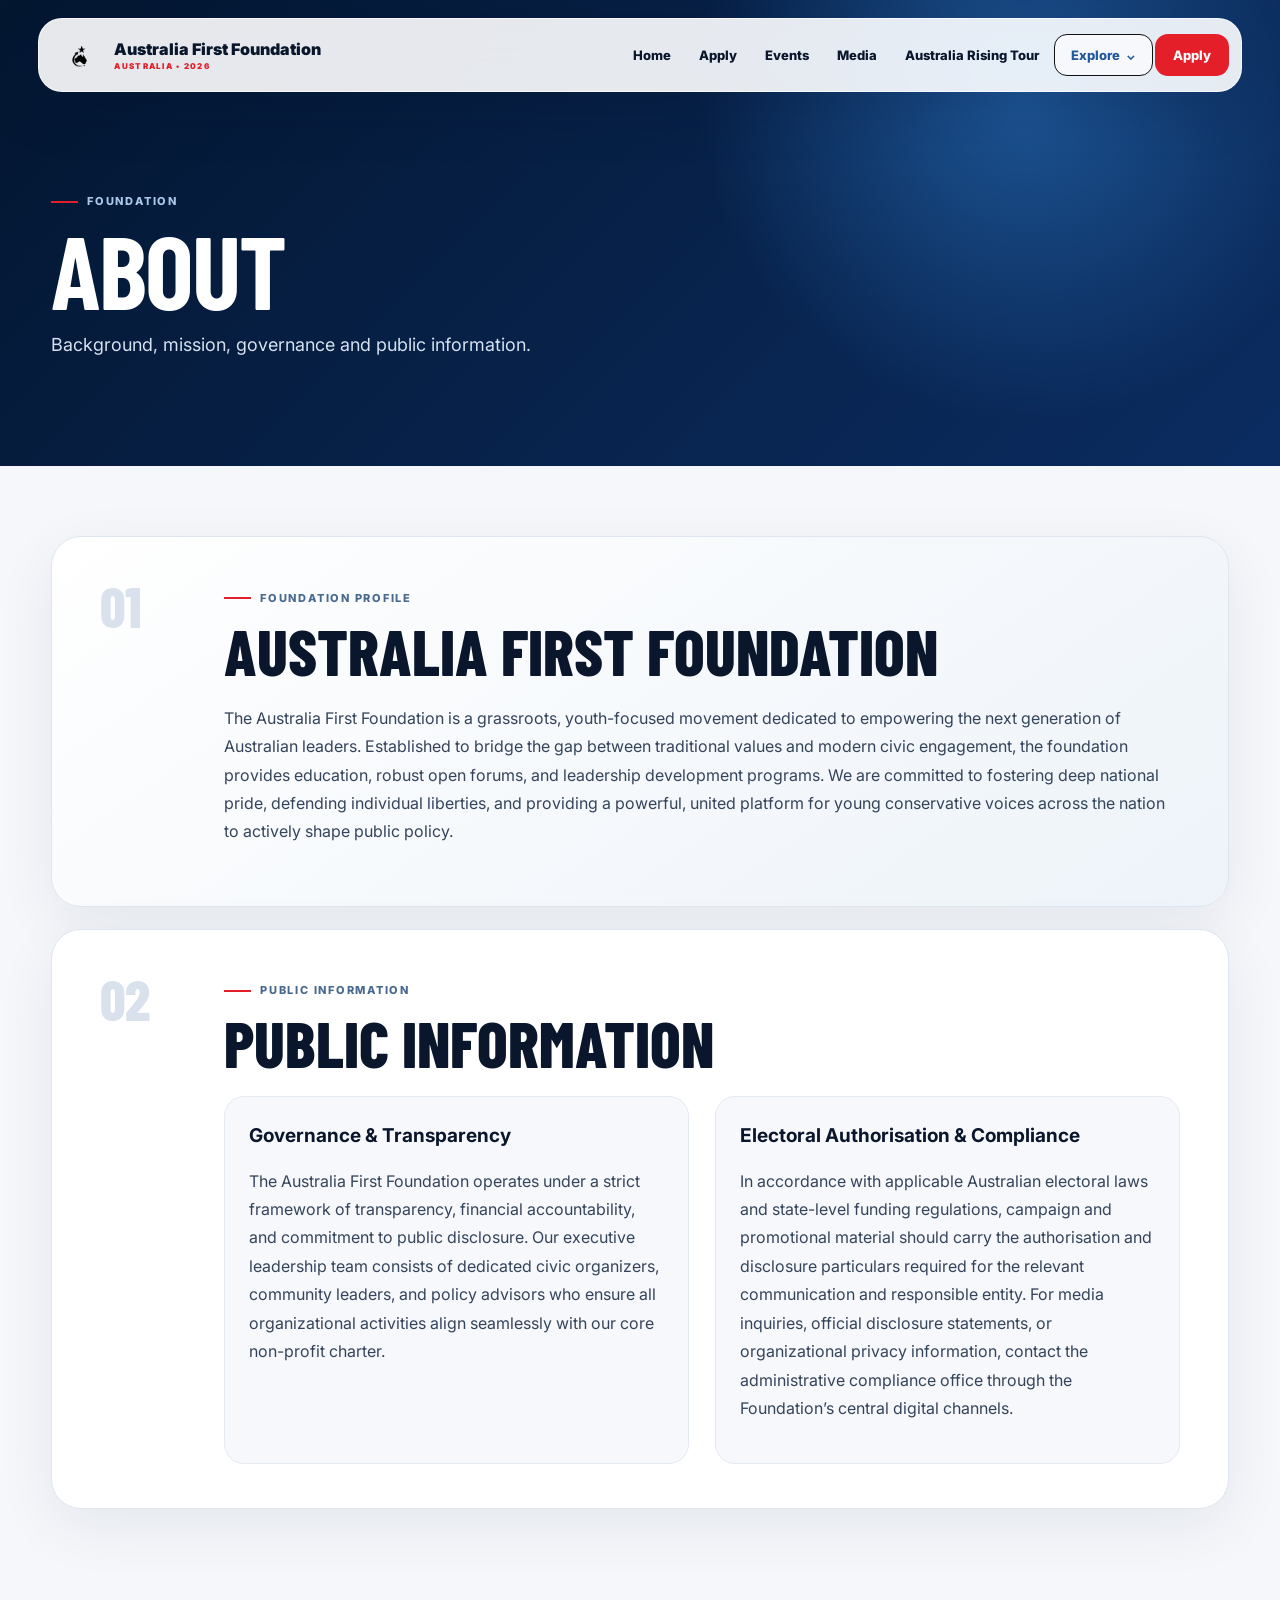
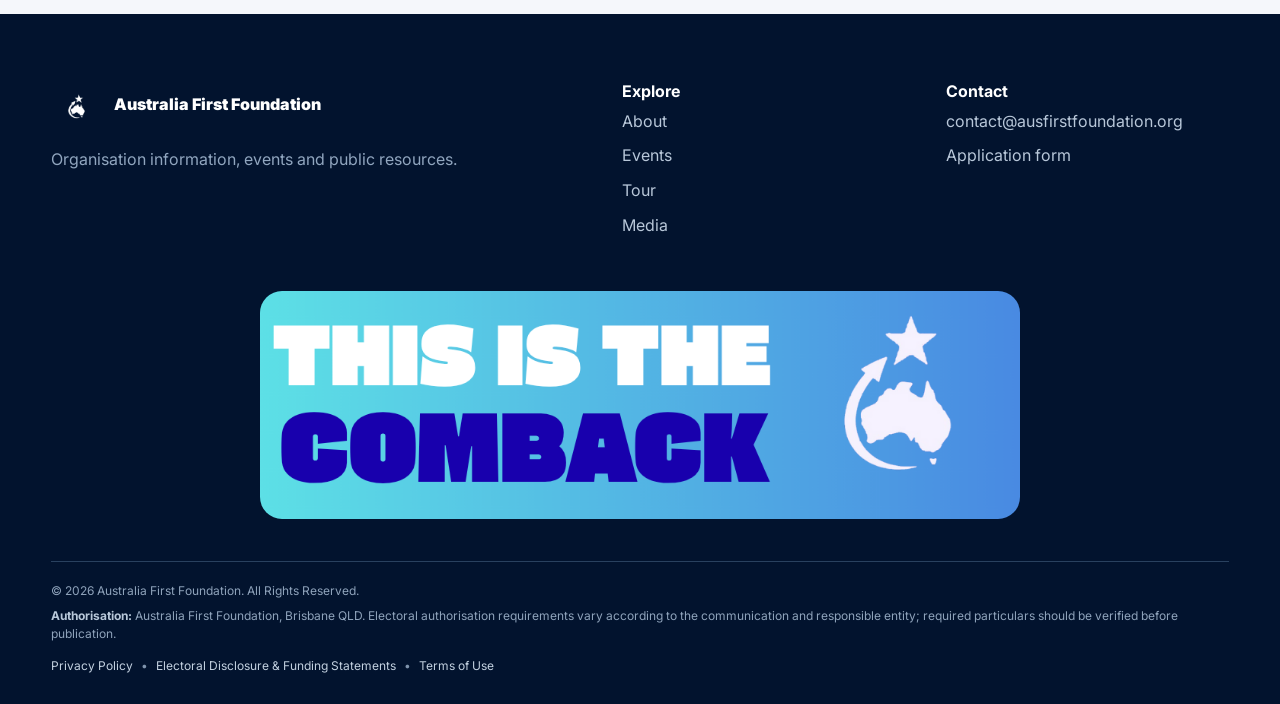
==== commit 34d7302a: "Patches. 4:31.23.09.26 Fixed About Pagge and Campaign Page, Fixed explor menu ui. - Public Version 0" ====
--- a/about.html
+++ b/about.html
@@ -1,4 +1,4 @@
-<!doctype html><html lang="en-AU"><head><meta charset="utf-8"><meta name="viewport" content="width=device-width,initial-scale=1"><meta name="theme-color" content="#061c42"><title>About | Australia First Foundation</title><link rel="stylesheet" href="style.css"></head><body><header class="site-header"><div class="nav-shell"><a class="brand" href="index.html"><img class="brand-image" src="assets/logo-black.png" alt="Australia First Foundation logo"><span class="brand-text">Australia First Foundation<small>AUSTRALIA • 2026</small></span></a><nav class="nav-links"><a class="" href="index.html">Home</a><a class="" href="apply.html">Apply</a><a class="" href="events.html">Events</a><a class="" href="media.html">Media</a><a class="" href="tour.html">Australia Rising Tour</a><div class="mega-wrap"><button class="mega-btn">Explore ▾</button><div class="mega"><div><h4>Foundation</h4><a href="about.html">About the Foundation</a><a href="campaign.html">Campaign information</a><a href="apply.html">Applications</a></div><div><h4>What's on</h4><a href="events.html">Upcoming events</a><a href="tour.html">Australia Rising Tour</a><a href="media.html">Media & resources</a></div><a class="mega-feature" href="tour.html"><small>Featured</small><h3>Australia Rising Tour</h3><span>Tour information →</span></a></div></div><a class="primary" href="apply.html">Apply</a></nav><button class="mobile-btn" aria-label="Open menu">☰</button></div></header><main><section class="page-hero"><div class="wrap"><span class="eyebrow">Foundation</span><h1 class="display">About</h1><p>Background, mission, governance and public information.</p></div></section><section class="section"><div class="wrap reveal info-layout">
-<article class="info-panel info-panel-feature"><span class="eyebrow dark-eye">Foundation profile</span><h2>Australia First Foundation</h2><p>The Australia First Foundation is a grassroots, youth-focused movement dedicated to empowering the next generation of Australian leaders. Established to bridge the gap between traditional values and modern civic engagement, the foundation provides education, robust open forums, and leadership development programs. We are committed to fostering deep national pride, defending individual liberties, and providing a powerful, united platform for young conservative voices across the nation to actively shape public policy.</p></article>
-<article class="info-panel"><span class="eyebrow dark-eye">Public information</span><h2>Public information</h2><h3>Governance &amp; Transparency</h3><p>The Australia First Foundation states that it operates under a framework of transparency, financial accountability, and public disclosure. Its executive leadership team is described as consisting of civic organizers, community leaders, and policy advisors responsible for organizational activities under its non-profit charter.</p><h3>Electoral Authorisation &amp; Compliance</h3><p>Australian electoral authorisation requirements depend on the nature of the communication and the entity responsible for it. The Foundation should ensure each campaign, digital asset and printed item carries any authorisation and disclosure particulars required by applicable Commonwealth and state law. Media, disclosure and privacy enquiries can be directed through the Foundation’s central contact channels.</p></article>
+<!doctype html><html lang="en-AU"><head><meta charset="utf-8"><meta name="viewport" content="width=device-width,initial-scale=1"><meta name="theme-color" content="#061c42"><title>About | Australia First Foundation</title><link rel="stylesheet" href="style.css"></head><body><header class="site-header"><div class="nav-shell"><a class="brand" href="index.html"><img class="brand-image" src="assets/logo-black.png" alt="Australia First Foundation logo"><span class="brand-text">Australia First Foundation<small>AUSTRALIA • 2026</small></span></a><nav class="nav-links"><a href="index.html">Home</a><a href="apply.html">Apply</a><a href="events.html">Events</a><a href="media.html">Media</a><a href="tour.html">Australia Rising Tour</a><div class="mega-wrap"><button class="mega-btn" aria-expanded="false">Explore <span class="chev">⌄</span></button><div class="mega"><div class="mega-column"><h4>Foundation</h4><a href="about.html"><span>About the Foundation</span><small>Mission, governance &amp; public information</small></a><a href="campaign.html"><span>Campaign information</span><small>Position, references &amp; updates</small></a><a href="apply.html"><span>Applications</span><small>Get involved with the Foundation</small></a></div><div class="mega-column"><h4>What's on</h4><a href="events.html"><span>Upcoming events</span><small>Dates and event information</small></a><a href="tour.html"><span>Australia Rising Tour</span><small>Tour overview and locations</small></a><a href="media.html"><span>Media &amp; resources</span><small>Foundation media library</small></a></div><a class="mega-feature" href="tour.html"><small class="feature-kicker">Featured</small><h3>Australia Rising Tour</h3><p>Tour overview, event formats and announced locations.</p><span class="feature-link">Tour information <b>→</b></span></a></div></div><a class="primary" href="apply.html">Apply</a></nav><button class="mobile-btn" aria-label="Open menu">☰</button></div></header><main><section class="page-hero"><div class="wrap"><span class="eyebrow">Foundation</span><h1 class="display">About</h1><p>Background, mission, governance and public information.</p></div></section><section class="section content-section"><div class="wrap page-content-stack reveal">
+<article class="content-block content-block-lead"><div class="content-number">01</div><div class="content-copy"><span class="eyebrow dark-eye">Foundation profile</span><h2>Australia First Foundation</h2><p>The Australia First Foundation is a grassroots, youth-focused movement dedicated to empowering the next generation of Australian leaders. Established to bridge the gap between traditional values and modern civic engagement, the foundation provides education, robust open forums, and leadership development programs. We are committed to fostering deep national pride, defending individual liberties, and providing a powerful, united platform for young conservative voices across the nation to actively shape public policy.</p></div></article>
+<article class="content-block"><div class="content-number">02</div><div class="content-copy"><span class="eyebrow dark-eye">Public information</span><h2>Public information</h2><div class="content-subgrid"><div><h3>Governance &amp; Transparency</h3><p>The Australia First Foundation operates under a strict framework of transparency, financial accountability, and commitment to public disclosure. Our executive leadership team consists of dedicated civic organizers, community leaders, and policy advisors who ensure all organizational activities align seamlessly with our core non-profit charter.</p></div><div><h3>Electoral Authorisation &amp; Compliance</h3><p>In accordance with applicable Australian electoral laws and state-level funding regulations, campaign and promotional material should carry the authorisation and disclosure particulars required for the relevant communication and responsible entity. For media inquiries, official disclosure statements, or organizational privacy information, contact the administrative compliance office through the Foundation’s central digital channels.</p></div></div></div></article>
 </div></section></main><footer class="footer"><div class="wrap"><div class="footer-grid"><div><div class="brand"><img class="footer-brand-image" src="assets/logo-black.png" alt="Australia First Foundation logo"><span>Australia First Foundation</span></div><p>Organisation information, events and public resources.</p></div><div><b>Explore</b><a href="about.html">About</a><a href="events.html">Events</a><a href="tour.html">Tour</a><a href="media.html">Media</a></div><div><b>Contact</b><a href="mailto:contact@ausfirstfoundation.org">contact@ausfirstfoundation.org</a><a href="apply.html">Application form</a></div></div><img class="footer-comeback" src="assets/footer-comeback.png" alt="This is the comeback"><div class="legal legal-finished"><p>© 2026 Australia First Foundation. All Rights Reserved.</p><p><strong>Authorisation:</strong> Australia First Foundation, Brisbane QLD. Electoral authorisation requirements vary according to the communication and responsible entity; required particulars should be verified before publication.</p><div class="legal-links"><a href="about.html">Privacy Policy</a><span>•</span><a href="about.html">Electoral Disclosure &amp; Funding Statements</a><span>•</span><a href="about.html">Terms of Use</a></div></div></div></footer><script src="script.js"></script></body></html>
--- a/style.css
+++ b/style.css
@@ -35,3 +35,20 @@
 .info-layout,.campaign-layout{display:grid;grid-template-columns:1fr 1fr;gap:22px;align-items:start}.campaign-layout{grid-template-columns:1fr 1fr}.info-panel{border:1px solid var(--line);border-radius:28px;padding:38px;background:#fff;box-shadow:0 15px 50px rgba(3,24,57,.07)}.info-panel-feature{background:linear-gradient(145deg,#f7f9fc,#edf3f9)}.info-panel h2{font:800 clamp(38px,5vw,58px)/.95 "Barlow Condensed";text-transform:uppercase;margin:15px 0 22px}.info-panel h3{margin:28px 0 7px;font-size:17px}.info-panel p{color:#34445a;font-size:16px;line-height:1.75}.dark-eye{color:#49698e}.source-note{margin-top:24px;padding:17px 19px;border-left:4px solid var(--red);background:#f5f7fa;border-radius:0 14px 14px 0;color:#44546a;font-size:13px}.updates-panel{grid-column:1/-1}.timeline{display:grid;grid-template-columns:repeat(3,1fr);gap:14px}.timeline>div{padding:22px;border-radius:18px;background:#f5f8fb;border:1px solid var(--line)}.timeline b{color:var(--red);font-size:13px;text-transform:uppercase;letter-spacing:.08em}.timeline p{font-size:14px;margin-bottom:0}
 .legal-finished{display:grid;gap:6px}.legal-finished p{margin:0;color:#8fa3bb;font-size:12px}.legal-finished strong{color:#b8c8da}.legal-links{display:flex;flex-wrap:wrap;gap:8px;margin-top:7px}.legal-links a{display:inline;padding:0;color:#c3d1e0}.footer-comeback{margin-top:48px;max-height:260px;object-fit:contain}
 @media(max-width:900px){.principle-grid,.info-layout,.campaign-layout,.timeline{grid-template-columns:1fr}.updates-panel{grid-column:auto}}
+
+/* 2026 UI revision: full-width content sections + corrected Explore menu */
+.mega-wrap{position:static}
+.nav-shell{position:relative}
+.mega{display:none;position:absolute;left:auto;right:12px;top:calc(100% + 10px);width:min(980px,calc(100vw - 7vw));padding:26px;background:rgba(255,255,255,.99);border:1px solid #dce5ef;border-radius:28px;box-shadow:0 28px 90px rgba(3,24,57,.25);grid-template-columns:1fr 1fr 1.08fr;gap:22px;overflow:visible}
+.mega-wrap.open .mega{display:grid}
+.mega:before{right:122px}
+.mega-column{min-width:0}.mega-column h4{margin:2px 10px 10px;color:#8997aa;font-size:11px;letter-spacing:.17em;text-transform:uppercase}
+.mega-column>a{display:block!important;padding:12px 12px!important;border-radius:13px}.mega-column>a span{display:block;font-size:15px;font-weight:850;color:#0b1830}.mega-column>a small{display:block;margin-top:3px;color:#7a899d;font-size:10px;font-weight:650;line-height:1.35}
+.mega-column>a:hover{background:#f2f6fa;transform:none!important}.mega-column>a:hover span{color:var(--blue)}
+.mega-feature{display:flex!important;min-width:0;min-height:220px;padding:24px!important;border-radius:22px;background:linear-gradient(145deg,#12366d,#061c42);color:#fff!important;flex-direction:column;justify-content:flex-end;overflow:hidden;position:relative}
+.mega-feature:after{content:"";position:absolute;width:180px;height:180px;border:1px solid rgba(255,255,255,.09);border-radius:50%;right:-65px;top:-70px;box-shadow:0 0 0 35px rgba(255,255,255,.025)}
+.mega-feature .feature-kicker{position:relative;z-index:1;color:#b9cde6;font-size:10px;font-weight:850;letter-spacing:.16em;text-transform:uppercase}.mega-feature h3{position:relative;z-index:1;margin:9px 0 7px;font:800 31px/.98 "Barlow Condensed";text-transform:uppercase}.mega-feature p{position:relative;z-index:1;margin:0 0 18px;color:#c9d8e9;font-size:12px;line-height:1.45}.mega-feature .feature-link{position:relative;z-index:1;font-size:13px;font-weight:850}.mega-feature .feature-link b{margin-left:5px;color:#fff}
+.mega-btn{border:1.5px solid #111!important;background:#f6f8fb!important;color:#245a9d!important;padding:12px 16px!important}.mega-btn .chev{font-size:12px;margin-left:3px}
+.content-section{background:#f5f7fb;padding-top:70px}.page-content-stack{display:grid;gap:22px}.content-block{display:grid;grid-template-columns:100px 1fr;gap:24px;padding:44px 48px;background:#fff;border:1px solid var(--line);border-radius:30px;box-shadow:0 18px 60px rgba(3,24,57,.07)}.content-block-lead{background:linear-gradient(145deg,#fff,#edf3f9)}.campaign-accent{border-top:5px solid var(--red)}.content-number{font:800 56px/.9 "Barlow Condensed";color:#d8e1ec;letter-spacing:-.03em}.content-copy{max-width:1050px}.content-copy h2{font:800 clamp(42px,5vw,68px)/.9 "Barlow Condensed";text-transform:uppercase;margin:15px 0 24px}.content-copy>p,.content-subgrid p{font-size:16px;line-height:1.78;color:#34445a}.content-subgrid{display:grid;grid-template-columns:1fr 1fr;gap:26px}.content-subgrid>div{padding:24px;border-radius:20px;background:#f6f8fb;border:1px solid #e4eaf1}.content-subgrid h3{font-size:19px;margin:0 0 9px}.timeline-wide{grid-template-columns:repeat(3,1fr);gap:16px}.timeline-wide>div{padding:24px}.updates-block{background:linear-gradient(145deg,#fff,#f7f9fc)}
+@media(max-width:1050px){.mega{right:0;width:calc(100vw - 8vw);grid-template-columns:1fr 1fr}.mega-feature{grid-column:1/-1;min-height:160px}.mega:before{right:120px}}
+@media(max-width:900px){.content-block{grid-template-columns:1fr;padding:30px}.content-number{font-size:38px}.content-subgrid,.timeline-wide{grid-template-columns:1fr}.mega-wrap{display:none}}
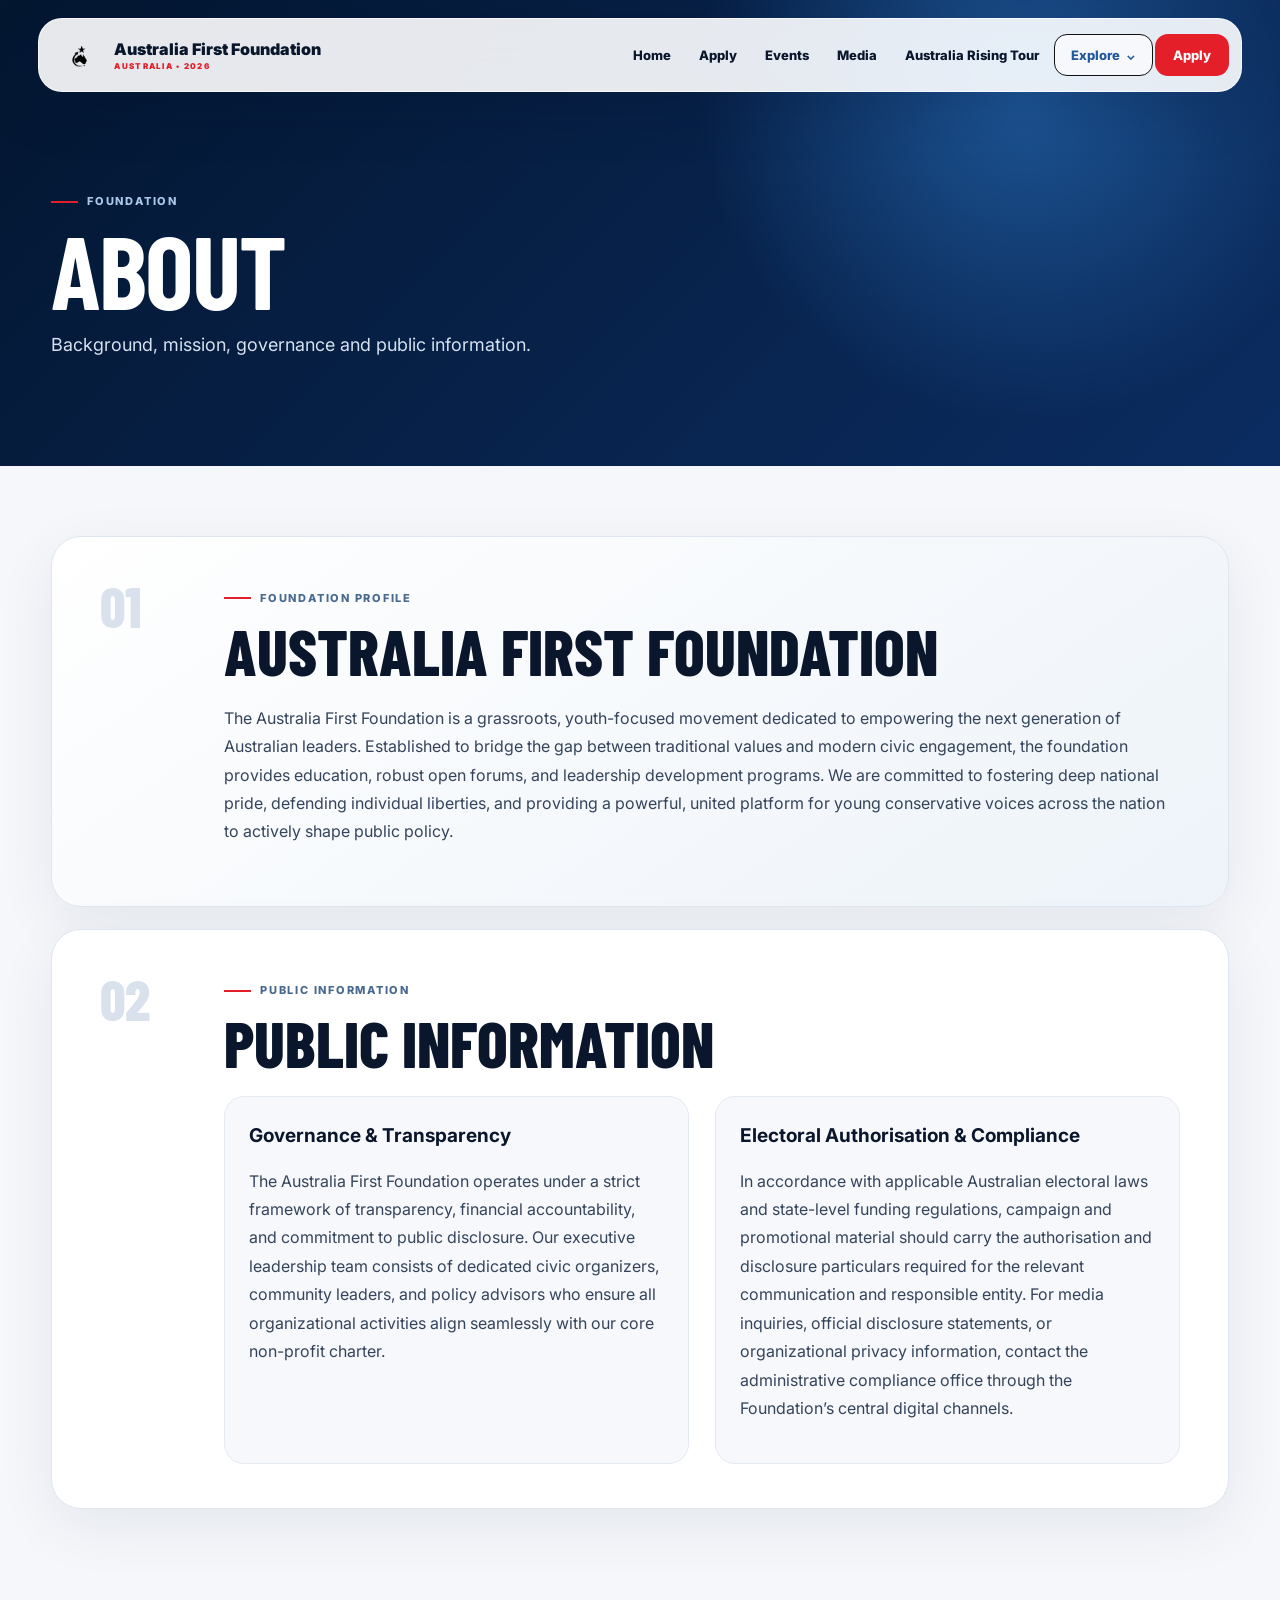
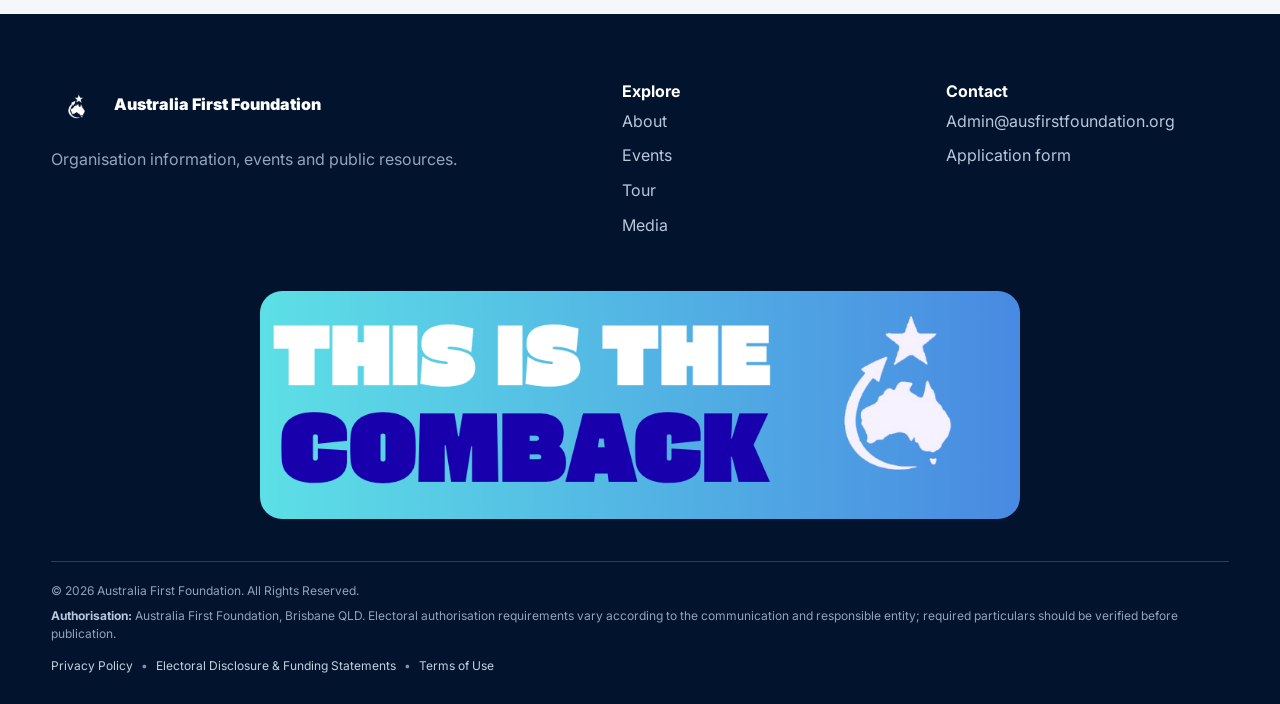
==== commit 17ae2f1b: "Add files via upload" ====
--- a/about.html
+++ b/about.html
@@ -1,4 +1,5 @@
-<!doctype html><html lang="en-AU"><head><meta charset="utf-8"><meta name="viewport" content="width=device-width,initial-scale=1"><meta name="theme-color" content="#061c42"><title>About | Australia First Foundation</title><link rel="stylesheet" href="style.css"></head><body><header class="site-header"><div class="nav-shell"><a class="brand" href="index.html"><img class="brand-image" src="assets/logo-black.png" alt="Australia First Foundation logo"><span class="brand-text">Australia First Foundation<small>AUSTRALIA • 2026</small></span></a><nav class="nav-links"><a href="index.html">Home</a><a href="apply.html">Apply</a><a href="events.html">Events</a><a href="media.html">Media</a><a href="tour.html">Australia Rising Tour</a><div class="mega-wrap"><button class="mega-btn" aria-expanded="false">Explore <span class="chev">⌄</span></button><div class="mega"><div class="mega-column"><h4>Foundation</h4><a href="about.html"><span>About the Foundation</span><small>Mission, governance &amp; public information</small></a><a href="campaign.html"><span>Campaign information</span><small>Position, references &amp; updates</small></a><a href="apply.html"><span>Applications</span><small>Get involved with the Foundation</small></a></div><div class="mega-column"><h4>What's on</h4><a href="events.html"><span>Upcoming events</span><small>Dates and event information</small></a><a href="tour.html"><span>Australia Rising Tour</span><small>Tour overview and locations</small></a><a href="media.html"><span>Media &amp; resources</span><small>Foundation media library</small></a></div><a class="mega-feature" href="tour.html"><small class="feature-kicker">Featured</small><h3>Australia Rising Tour</h3><p>Tour overview, event formats and announced locations.</p><span class="feature-link">Tour information <b>→</b></span></a></div></div><a class="primary" href="apply.html">Apply</a></nav><button class="mobile-btn" aria-label="Open menu">☰</button></div></header><main><section class="page-hero"><div class="wrap"><span class="eyebrow">Foundation</span><h1 class="display">About</h1><p>Background, mission, governance and public information.</p></div></section><section class="section content-section"><div class="wrap page-content-stack reveal">
+<!doctype html><html lang="en-AU"><head><meta charset="utf-8"><meta name="viewport" content="width=device-width,initial-scale=1"><meta name="theme-color" content="#061c42"><title>About | Australia First Foundation</title><link rel="stylesheet" href="style.css"><link rel="icon" type="image/png" sizes="512x512" href="assets/favicon.png">
+<link rel="shortcut icon" href="favicon.ico"></head><body><header class="site-header"><div class="nav-shell"><a class="brand" href="index.html"><img class="brand-image" src="assets/logo-black.png" alt="Australia First Foundation logo"><span class="brand-text">Australia First Foundation<small>AUSTRALIA • 2026</small></span></a><nav class="nav-links"><a href="index.html">Home</a><a href="apply.html">Apply</a><a href="events.html">Events</a><a href="media.html">Media</a><a href="tour.html">Australia Rising Tour</a><div class="mega-wrap"><button class="mega-btn" aria-expanded="false">Explore <span class="chev">⌄</span></button><div class="mega"><div class="mega-column"><h4>Foundation</h4><a href="about.html"><span>About the Foundation</span><small>Mission, governance &amp; public information</small></a><a href="campaign.html"><span>Campaign information</span><small>Position, references &amp; updates</small></a><a href="apply.html"><span>Applications</span><small>Get involved with the Foundation</small></a></div><div class="mega-column"><h4>What's on</h4><a href="events.html"><span>Upcoming events</span><small>Dates and event information</small></a><a href="tour.html"><span>Australia Rising Tour</span><small>Tour overview and locations</small></a><a href="media.html"><span>Media &amp; resources</span><small>Foundation media library</small></a></div><a class="mega-feature" href="tour.html"><small class="feature-kicker">Featured</small><h3>Australia Rising Tour</h3><p>Tour overview, event formats and announced locations.</p><span class="feature-link">Tour information <b>→</b></span></a></div></div><a class="primary" href="apply.html">Apply</a></nav><button class="mobile-btn" aria-label="Open menu">☰</button></div></header><main><section class="page-hero"><div class="wrap"><span class="eyebrow">Foundation</span><h1 class="display">About</h1><p>Background, mission, governance and public information.</p></div></section><section class="section content-section"><div class="wrap page-content-stack reveal">
 <article class="content-block content-block-lead"><div class="content-number">01</div><div class="content-copy"><span class="eyebrow dark-eye">Foundation profile</span><h2>Australia First Foundation</h2><p>The Australia First Foundation is a grassroots, youth-focused movement dedicated to empowering the next generation of Australian leaders. Established to bridge the gap between traditional values and modern civic engagement, the foundation provides education, robust open forums, and leadership development programs. We are committed to fostering deep national pride, defending individual liberties, and providing a powerful, united platform for young conservative voices across the nation to actively shape public policy.</p></div></article>
 <article class="content-block"><div class="content-number">02</div><div class="content-copy"><span class="eyebrow dark-eye">Public information</span><h2>Public information</h2><div class="content-subgrid"><div><h3>Governance &amp; Transparency</h3><p>The Australia First Foundation operates under a strict framework of transparency, financial accountability, and commitment to public disclosure. Our executive leadership team consists of dedicated civic organizers, community leaders, and policy advisors who ensure all organizational activities align seamlessly with our core non-profit charter.</p></div><div><h3>Electoral Authorisation &amp; Compliance</h3><p>In accordance with applicable Australian electoral laws and state-level funding regulations, campaign and promotional material should carry the authorisation and disclosure particulars required for the relevant communication and responsible entity. For media inquiries, official disclosure statements, or organizational privacy information, contact the administrative compliance office through the Foundation’s central digital channels.</p></div></div></div></article>
-</div></section></main><footer class="footer"><div class="wrap"><div class="footer-grid"><div><div class="brand"><img class="footer-brand-image" src="assets/logo-black.png" alt="Australia First Foundation logo"><span>Australia First Foundation</span></div><p>Organisation information, events and public resources.</p></div><div><b>Explore</b><a href="about.html">About</a><a href="events.html">Events</a><a href="tour.html">Tour</a><a href="media.html">Media</a></div><div><b>Contact</b><a href="mailto:contact@ausfirstfoundation.org">contact@ausfirstfoundation.org</a><a href="apply.html">Application form</a></div></div><img class="footer-comeback" src="assets/footer-comeback.png" alt="This is the comeback"><div class="legal legal-finished"><p>© 2026 Australia First Foundation. All Rights Reserved.</p><p><strong>Authorisation:</strong> Australia First Foundation, Brisbane QLD. Electoral authorisation requirements vary according to the communication and responsible entity; required particulars should be verified before publication.</p><div class="legal-links"><a href="about.html">Privacy Policy</a><span>•</span><a href="about.html">Electoral Disclosure &amp; Funding Statements</a><span>•</span><a href="about.html">Terms of Use</a></div></div></div></footer><script src="script.js"></script></body></html>+</div></section></main><footer class="footer"><div class="wrap"><div class="footer-grid"><div><div class="brand"><img class="footer-brand-image" src="assets/logo-black.png" alt="Australia First Foundation logo"><span>Australia First Foundation</span></div><p>Organisation information, events and public resources.</p></div><div><b>Explore</b><a href="about.html">About</a><a href="events.html">Events</a><a href="tour.html">Tour</a><a href="media.html">Media</a></div><div><b>Contact</b><a href="mailto:Admin@ausfirstfoundation.org">Admin@ausfirstfoundation.org</a><a href="apply.html">Application form</a></div></div><img class="footer-comeback" src="assets/footer-comeback.png" alt="This is the comeback"><div class="legal legal-finished"><p>© 2026 Australia First Foundation. All Rights Reserved.</p><p><strong>Authorisation:</strong> Australia First Foundation, Brisbane QLD. Electoral authorisation requirements vary according to the communication and responsible entity; required particulars should be verified before publication.</p><div class="legal-links"><a href="about.html">Privacy Policy</a><span>•</span><a href="about.html">Electoral Disclosure &amp; Funding Statements</a><span>•</span><a href="about.html">Terms of Use</a></div></div></div></footer><script src="script.js"></script></body></html>
--- a/style.css
+++ b/style.css
@@ -52,3 +52,33 @@
 .content-section{background:#f5f7fb;padding-top:70px}.page-content-stack{display:grid;gap:22px}.content-block{display:grid;grid-template-columns:100px 1fr;gap:24px;padding:44px 48px;background:#fff;border:1px solid var(--line);border-radius:30px;box-shadow:0 18px 60px rgba(3,24,57,.07)}.content-block-lead{background:linear-gradient(145deg,#fff,#edf3f9)}.campaign-accent{border-top:5px solid var(--red)}.content-number{font:800 56px/.9 "Barlow Condensed";color:#d8e1ec;letter-spacing:-.03em}.content-copy{max-width:1050px}.content-copy h2{font:800 clamp(42px,5vw,68px)/.9 "Barlow Condensed";text-transform:uppercase;margin:15px 0 24px}.content-copy>p,.content-subgrid p{font-size:16px;line-height:1.78;color:#34445a}.content-subgrid{display:grid;grid-template-columns:1fr 1fr;gap:26px}.content-subgrid>div{padding:24px;border-radius:20px;background:#f6f8fb;border:1px solid #e4eaf1}.content-subgrid h3{font-size:19px;margin:0 0 9px}.timeline-wide{grid-template-columns:repeat(3,1fr);gap:16px}.timeline-wide>div{padding:24px}.updates-block{background:linear-gradient(145deg,#fff,#f7f9fc)}
 @media(max-width:1050px){.mega{right:0;width:calc(100vw - 8vw);grid-template-columns:1fr 1fr}.mega-feature{grid-column:1/-1;min-height:160px}.mega:before{right:120px}}
 @media(max-width:900px){.content-block{grid-template-columns:1fr;padding:30px}.content-number{font-size:38px}.content-subgrid,.timeline-wide{grid-template-columns:1fr}.mega-wrap{display:none}}
+/* Hero media fit correction: preserve the complete 16:9 artwork instead of cropping it. */
+.visual-stack{min-height:430px;display:flex;align-items:center;justify-content:center;padding:8px 0 48px 38px}
+.visual-main{position:relative;inset:auto;width:100%;aspect-ratio:16/9;height:auto;border-radius:30px;transform:none;background:#061c42;box-shadow:0 30px 70px rgba(0,0,0,.28)}
+.visual-main img{width:100%;height:100%;object-fit:contain;object-position:center;border-radius:inherit}
+.floating-note{left:0;bottom:10px;width:min(300px,70%);padding:20px 22px}
+@media(max-width:900px){.visual-stack{min-height:0;padding:0 0 58px 18px}.visual-main{left:auto;width:100%;aspect-ratio:16/9}.floating-note{bottom:0}}
+
+/* Australia Rising Tour page */
+.tour-page-hero{background:linear-gradient(90deg,rgba(3,22,48,.96),rgba(6,28,66,.72)),url("assets/australia-rising-tour.png") center/cover no-repeat}
+.tour-intro-grid{display:grid;grid-template-columns:.85fr 1.15fr;gap:80px;align-items:start}
+.tour-intro h2{font-size:clamp(52px,6vw,82px);line-height:.9;margin:12px 0}
+.tour-copy p,.tour-lead{font-size:17px;color:#46566d;line-height:1.8;margin-top:0}
+.format-grid{display:grid;grid-template-columns:repeat(3,1fr);gap:18px;margin-top:32px}
+.format-card{background:#fff;border:1px solid var(--line);border-radius:25px;padding:28px;min-height:245px;box-shadow:0 12px 35px rgba(5,28,64,.06)}
+.format-card>span{display:inline-grid;place-items:center;width:44px;height:44px;border-radius:13px;background:var(--navy);color:#fff;font-weight:900}
+.format-card h3{font-size:22px;margin:30px 0 10px}.format-card p{color:var(--muted);font-size:14px;line-height:1.7}
+.tour-notice{margin-top:20px;padding:18px 22px;border-radius:17px;background:#e7eef7;color:#3b4e68;font-size:14px;font-style:italic}
+.state-block{margin-top:55px}.state-heading{display:flex;justify-content:space-between;align-items:end;border-bottom:1px solid #294668;padding-bottom:17px;margin-bottom:18px}
+.state-heading small{color:#9fb5ce;text-transform:uppercase;letter-spacing:.14em;font-weight:800}.state-heading small b{color:#fff;background:var(--red);border-radius:20px;padding:5px 9px;margin-left:8px;font-size:9px}
+.state-heading h3{font-size:44px;margin:3px 0 0}.state-count{color:#9fb5ce;font-size:13px}
+.tour-locations .location-grid{grid-template-columns:repeat(3,1fr)}
+.tour-locations .location{display:flex;flex-direction:column;gap:5px;min-height:94px;justify-content:center}
+.tour-locations .location strong{font-size:17px}.tour-locations .location span{font-size:12px;color:#728197;font-weight:600}
+.tour-footnote{margin-top:35px;color:#8fa7c1;font-size:13px;font-style:italic}
+@media(max-width:900px){.tour-intro-grid,.format-grid{grid-template-columns:1fr}.tour-locations .location-grid{grid-template-columns:1fr 1fr}.tour-intro-grid{gap:20px}}
+@media(max-width:560px){.tour-locations .location-grid{grid-template-columns:1fr}.state-heading{align-items:start;gap:15px}.state-count{text-align:right}}
+
+/* One-year anniversary banner + media */
+.anniversary-banner{padding:28px 0 8px;background:#fff}.anniversary-banner-link{position:relative;display:block;overflow:hidden;border-radius:28px;background:#07224d;box-shadow:0 20px 55px rgba(4,27,62,.14)}.anniversary-banner-link>img{display:block;width:100%;height:310px;object-fit:cover;object-position:center 42%}.anniversary-banner-link:after{content:"";position:absolute;inset:0;background:linear-gradient(90deg,rgba(2,18,44,.12),transparent 55%)}.anniversary-banner-label{position:absolute;z-index:2;left:24px;bottom:22px;display:none}.anniversary-media{grid-column:1/-1}.anniversary-media img{aspect-ratio:16/7;object-fit:cover;object-position:center 40%}.media-kicker{font-size:11px;font-weight:800;letter-spacing:.14em;text-transform:uppercase;color:var(--red)}
+@media(max-width:700px){.anniversary-banner{padding-top:18px}.anniversary-banner-link{border-radius:20px}.anniversary-banner-link>img{height:auto;aspect-ratio:3/4;object-fit:cover;object-position:center}.anniversary-media img{aspect-ratio:3/4;object-position:center}}
